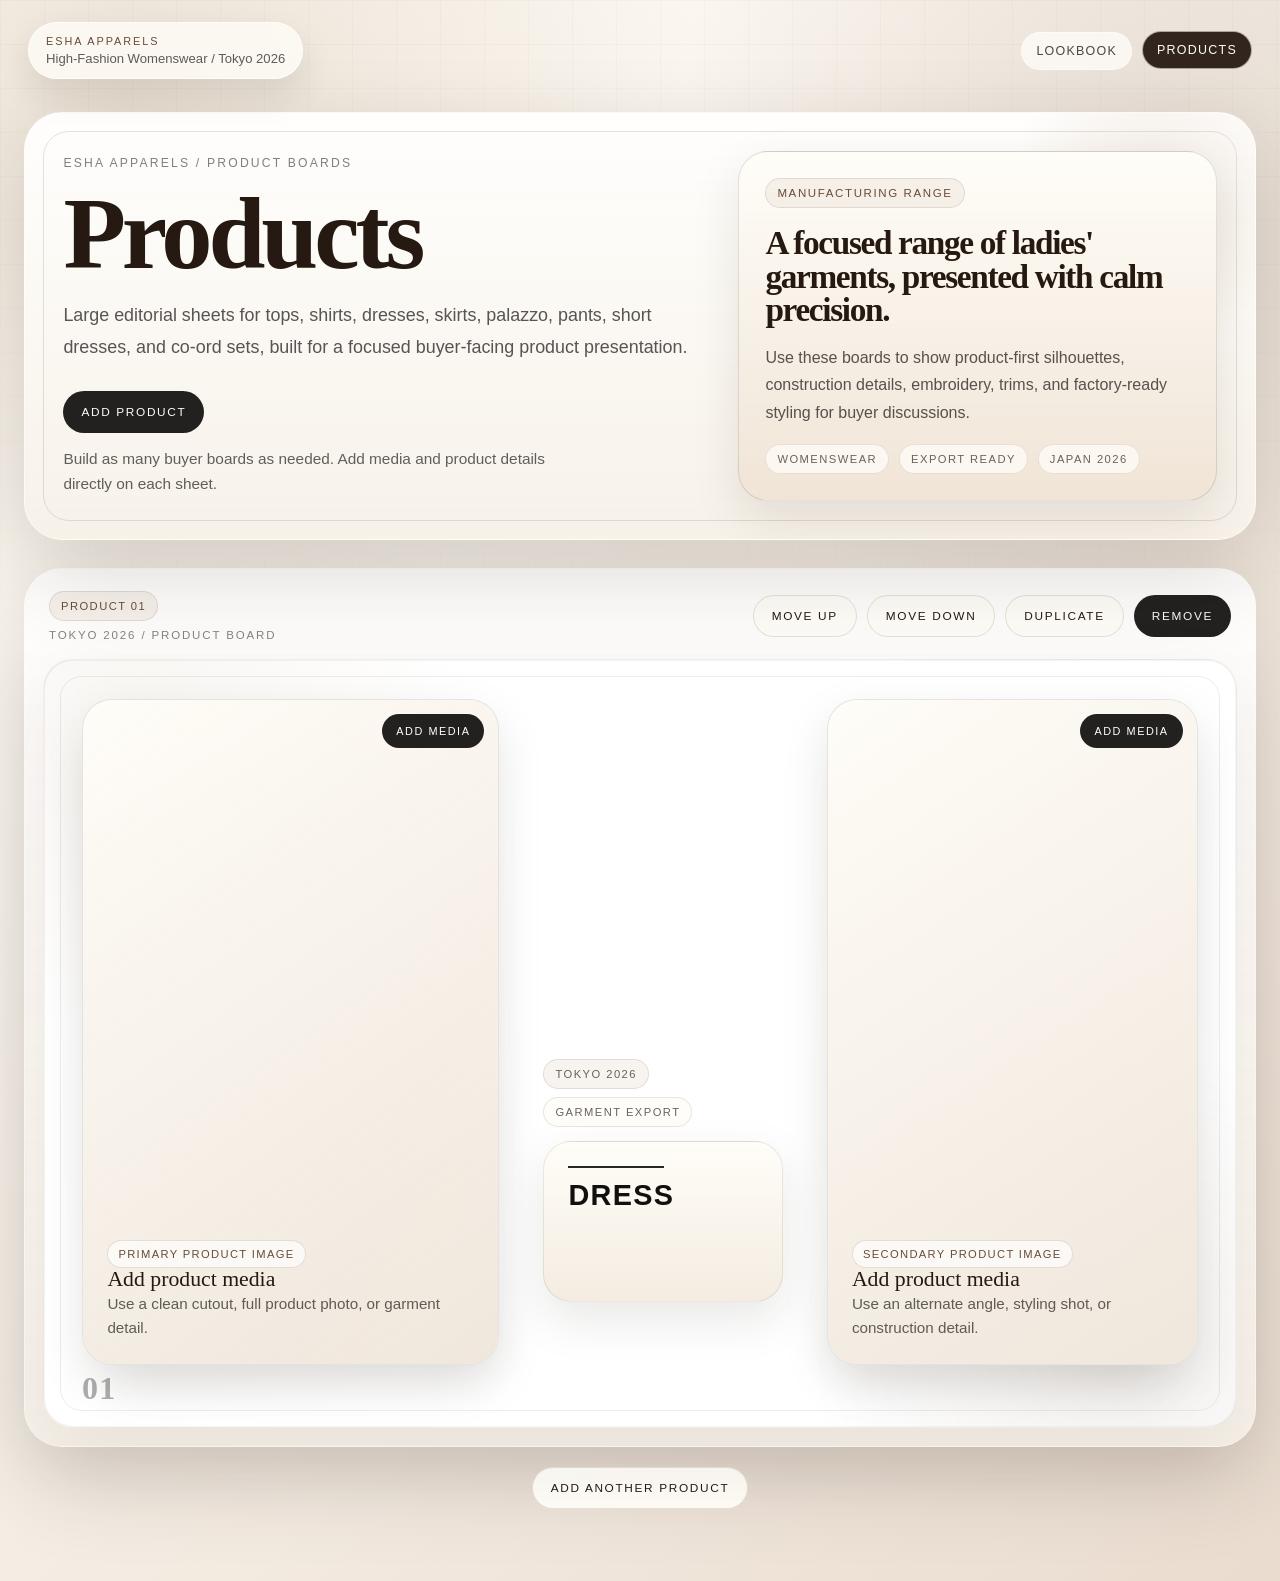
==== products.html @ ac320bc5 "Add files via upload" ====
<!DOCTYPE html>
<html lang="en">
  <head>
    <meta charset="UTF-8" />
    <meta name="viewport" content="width=device-width, initial-scale=1.0" />
    <title>Products | Esha Apparels Tokyo 2026 Lookbook</title>
    <meta
      name="description"
      content="Large-format product boards for Esha Apparels' Tokyo 2026 garment export lookbook."
    />
    <link rel="stylesheet" href="products.css" />
  </head>
  <body data-design-page="products">
    <header class="app-shell">
      <div class="brand-block" data-design-target="products-brand-block" data-design-label="Products brand block" data-design-kind="frame">
        <span class="brand-kicker">Esha Apparels</span>
        <span class="brand-subtitle">High-Fashion Womenswear / Tokyo 2026</span>
      </div>

      <div class="header-actions">
        <nav class="page-nav" aria-label="Page navigation">
          <a href="index.html">Lookbook</a>
          <a href="products.html" class="is-current">Products</a>
        </nav>
      </div>
    </header>

    <main class="products-page">
      <section class="hero-panel" data-design-target="products-hero-panel" data-design-label="Products hero panel" data-design-kind="frame">
        <div class="hero-layout">
          <div class="hero-main" data-design-target="products-hero-main" data-design-label="Products hero copy" data-design-kind="frame">
            <p class="eyebrow">Esha Apparels / Product Boards</p>
            <h1>Products</h1>
            <p class="hero-copy">
              Large editorial sheets for tops, shirts, dresses, skirts,
              palazzo, pants, short dresses, and co-ord sets, built for a
              focused buyer-facing product presentation.
            </p>

            <div class="hero-actions">
              <button class="hero-button" id="addProductButton" type="button">
                Add Product
              </button>
              <p class="hero-note">
                Build as many buyer boards as needed. Add media and product
                details directly on each sheet.
              </p>
            </div>
          </div>

          <aside class="hero-aside" data-design-target="products-hero-aside" data-design-label="Products hero aside" data-design-kind="frame">
            <span class="hero-aside-kicker">Manufacturing Range</span>
            <h2>A focused range of ladies' garments, presented with calm precision.</h2>
            <p>
              Use these boards to show product-first silhouettes, construction
              details, embroidery, trims, and factory-ready styling for buyer
              discussions.
            </p>

            <div class="hero-aside-tags">
              <span>Womenswear</span>
              <span>Export Ready</span>
              <span>Japan 2026</span>
            </div>
          </aside>
        </div>
      </section>

      <section class="products-section">
        <div class="products-list" id="productsList"></div>

        <div class="products-footer">
          <button class="add-product-inline" id="addProductButtonBottom" type="button">
            Add Another Product
          </button>
        </div>
      </section>
    </main>

    <script src="products.js"></script>
  </body>
</html>
---- products.css ----
:root {
  --paper: #f6efe6;
  --paper-deep: #eadccf;
  --ivory: #fffdf8;
  --white: #ffffff;
  --beige: #d8c8b4;
  --sand: #bfa486;
  --brown: #694c38;
  --espresso: #261912;
  --black: #11100e;
  --ink-soft: rgba(17, 16, 14, 0.7);
  --line: rgba(38, 25, 18, 0.12);
  --line-strong: rgba(38, 25, 18, 0.24);
  --shadow: 0 32px 90px rgba(38, 25, 18, 0.16);
  --shadow-soft: 0 18px 48px rgba(38, 25, 18, 0.1);
  --serif: "Iowan Old Style", "Palatino Linotype", "Book Antiqua", Garamond, serif;
  --sans: "Avenir Next", "Helvetica Neue", "Segoe UI", sans-serif;
}

* {
  box-sizing: border-box;
}

html {
  scroll-behavior: smooth;
}

body {
  margin: 0;
  min-height: 100vh;
  color: var(--black);
  font-family: var(--sans);
  background:
    radial-gradient(circle at 10% 6%, rgba(216, 200, 180, 0.5), transparent 30%),
    radial-gradient(circle at 92% 12%, rgba(105, 76, 56, 0.12), transparent 28%),
    linear-gradient(135deg, #fffdf8 0%, var(--paper) 50%, var(--paper-deep) 100%);
}

body::before {
  content: "";
  position: fixed;
  inset: 0;
  z-index: -1;
  pointer-events: none;
  background-image:
    linear-gradient(90deg, rgba(38, 25, 18, 0.022) 1px, transparent 1px),
    linear-gradient(rgba(38, 25, 18, 0.022) 1px, transparent 1px);
  background-size: 44px 44px;
  mask-image: linear-gradient(to bottom, black, transparent 88%);
}

.app-shell {
  position: fixed;
  top: 0;
  left: 0;
  right: 0;
  z-index: 12;
  display: flex;
  align-items: center;
  justify-content: space-between;
  gap: 18px;
  padding: 22px 28px;
  pointer-events: none;
}

.brand-block,
.page-nav,
.header-actions {
  pointer-events: auto;
}

.brand-block {
  display: grid;
  gap: 4px;
  padding: 12px 17px;
  border: 1px solid rgba(255, 255, 255, 0.62);
  border-radius: 999px;
  background: rgba(255, 253, 248, 0.78);
  backdrop-filter: blur(18px);
  box-shadow: 0 16px 34px rgba(38, 25, 18, 0.1);
}

.brand-kicker {
  color: var(--brown);
  font-size: 0.68rem;
  letter-spacing: 0.18em;
  text-transform: uppercase;
}

.brand-subtitle {
  color: rgba(17, 16, 14, 0.68);
  font-size: 0.82rem;
}

.header-actions {
  display: flex;
  align-items: center;
  justify-content: flex-end;
}

.page-nav {
  display: flex;
  justify-content: flex-end;
  gap: 10px;
  flex-wrap: wrap;
}

.page-nav a {
  display: inline-flex;
  min-height: 38px;
  align-items: center;
  padding: 0 14px;
  border: 1px solid rgba(255, 255, 255, 0.58);
  border-radius: 999px;
  background: rgba(255, 253, 248, 0.74);
  color: rgba(17, 16, 14, 0.76);
  text-decoration: none;
  font-size: 0.78rem;
  letter-spacing: 0.1em;
  text-transform: uppercase;
  backdrop-filter: blur(18px);
  transition:
    transform 180ms ease,
    background 180ms ease,
    color 180ms ease;
}

.page-nav a:hover,
.page-nav a.is-current {
  transform: translateY(-1px);
  background: rgba(38, 25, 18, 0.94);
  color: var(--ivory);
}

.products-page {
  padding: 112px 24px 72px;
}

.hero-panel,
.products-list,
.products-footer {
  width: min(1500px, 100%);
  margin: 0 auto;
}

.hero-panel {
  position: relative;
  margin-bottom: 28px;
  padding: clamp(24px, 3vw, 42px);
  border: 1px solid rgba(255, 255, 255, 0.62);
  border-radius: 38px;
  background:
    linear-gradient(180deg, rgba(255, 255, 255, 0.72), rgba(246, 239, 230, 0.86)),
    var(--ivory);
  box-shadow: var(--shadow);
  overflow: hidden;
}

.hero-panel::before {
  content: "";
  position: absolute;
  inset: 18px;
  border: 1px solid var(--line);
  border-radius: 26px;
  pointer-events: none;
}

.hero-panel::after {
  content: "";
  position: absolute;
  right: -42px;
  top: -58px;
  width: 290px;
  height: 290px;
  border-radius: 999px;
  background: radial-gradient(circle, rgba(216, 200, 180, 0.36), transparent 72%);
  pointer-events: none;
}

.hero-layout {
  position: relative;
  z-index: 1;
  display: grid;
  grid-template-columns: minmax(0, 1.15fr) minmax(300px, 0.85fr);
  gap: 28px;
  align-items: stretch;
}

.hero-main {
  display: grid;
  align-content: center;
  min-height: 310px;
}

.eyebrow {
  margin: 0 0 18px;
  color: rgba(38, 25, 18, 0.56);
  font-size: 0.76rem;
  letter-spacing: 0.18em;
  text-transform: uppercase;
}

h1,
h2 {
  margin: 0;
  color: var(--espresso);
  font-family: var(--serif);
  font-weight: 600;
  letter-spacing: -0.04em;
}

h1 {
  font-size: clamp(4rem, 8vw, 7rem);
  line-height: 0.9;
}

h2 {
  font-size: clamp(1.8rem, 2.6vw, 2.7rem);
  line-height: 1;
}

.hero-copy {
  max-width: 48rem;
  margin: 20px 0 0;
  color: var(--ink-soft);
  font-size: clamp(1.02rem, 1.4vw, 1.18rem);
  line-height: 1.76;
}

.hero-actions {
  display: flex;
  align-items: center;
  gap: 14px;
  flex-wrap: wrap;
  margin-top: 28px;
}

.hero-note {
  max-width: 32rem;
  margin: 0;
  color: rgba(17, 16, 14, 0.66);
  font-size: 0.96rem;
  line-height: 1.6;
}

.hero-aside {
  display: grid;
  align-content: space-between;
  gap: 18px;
  min-height: 100%;
  padding: 26px;
  border: 1px solid var(--line);
  border-radius: 30px;
  background:
    linear-gradient(180deg, rgba(255, 253, 248, 0.96), rgba(235, 220, 204, 0.76)),
    var(--ivory);
  box-shadow: var(--shadow-soft);
}

.hero-aside-kicker {
  display: inline-flex;
  width: fit-content;
  min-height: 30px;
  align-items: center;
  padding: 0 11px;
  border: 1px solid rgba(105, 76, 56, 0.14);
  border-radius: 999px;
  background: rgba(216, 200, 180, 0.2);
  color: var(--brown);
  font-size: 0.72rem;
  letter-spacing: 0.14em;
  text-transform: uppercase;
}

.hero-aside p {
  margin: 0;
  color: var(--ink-soft);
  line-height: 1.7;
}

.hero-aside-tags {
  display: flex;
  flex-wrap: wrap;
  gap: 10px;
}

.hero-aside-tags span,
.caption-kicker,
.sheet-chip {
  display: inline-flex;
  min-height: 30px;
  align-items: center;
  padding: 0 11px;
  border: 1px solid rgba(105, 76, 56, 0.14);
  border-radius: 999px;
  background: rgba(255, 253, 248, 0.78);
  color: rgba(38, 25, 18, 0.68);
  font-size: 0.7rem;
  letter-spacing: 0.13em;
  text-transform: uppercase;
}

.hero-button,
.toolbar-button,
.add-product-inline,
.slot-button {
  appearance: none;
  min-height: 42px;
  padding: 0 18px;
  border: 0;
  border-radius: 999px;
  background: rgba(17, 16, 14, 0.92);
  color: var(--ivory);
  cursor: pointer;
  font-family: var(--sans);
  font-size: 0.74rem;
  letter-spacing: 0.14em;
  text-transform: uppercase;
  transition:
    transform 180ms ease,
    background 180ms ease,
    border-color 180ms ease,
    color 180ms ease;
}

.hero-button:hover,
.toolbar-button:hover,
.add-product-inline:hover,
.slot-button:hover,
.hero-button:focus-visible,
.toolbar-button:focus-visible,
.add-product-inline:focus-visible,
.slot-button:focus-visible {
  transform: translateY(-1px);
  background: rgba(17, 16, 14, 1);
}

.toolbar-button.is-secondary,
.slot-button.is-secondary,
.add-product-inline {
  border: 1px solid rgba(105, 76, 56, 0.16);
  background: rgba(255, 253, 248, 0.92);
  color: var(--espresso);
}

.products-list {
  display: grid;
  gap: 38px;
}

.product-sheet {
  padding: 18px;
  border: 1px solid rgba(255, 255, 255, 0.62);
  border-radius: 38px;
  background:
    linear-gradient(180deg, rgba(255, 255, 255, 0.68), rgba(246, 239, 230, 0.82)),
    var(--ivory);
  box-shadow: var(--shadow);
}

.product-sheet-toolbar {
  display: flex;
  align-items: center;
  justify-content: space-between;
  gap: 14px;
  padding: 4px 6px 18px;
}

.product-sheet-meta {
  display: grid;
  gap: 8px;
}

.sheet-chip {
  width: fit-content;
  color: var(--brown);
  background: rgba(216, 200, 180, 0.24);
}

.sheet-subline {
  color: rgba(38, 25, 18, 0.54);
  font-size: 0.72rem;
  letter-spacing: 0.16em;
  text-transform: uppercase;
}

.product-sheet-actions {
  display: flex;
  justify-content: flex-end;
  gap: 10px;
  flex-wrap: wrap;
}

.product-spread {
  position: relative;
  min-height: min(930px, calc(100vh - 170px));
  display: grid;
  align-items: stretch;
  gap: 32px 44px;
  padding: clamp(28px, 3vw, 46px) clamp(28px, 3vw, 46px) 62px;
  overflow: hidden;
  isolation: isolate;
  border: 1px solid rgba(38, 25, 18, 0.08);
  border-radius: 30px;
  background:
    radial-gradient(circle at 8% 7%, rgba(216, 200, 180, 0.16), transparent 25%),
    radial-gradient(circle at 90% 90%, rgba(105, 76, 56, 0.08), transparent 24%),
    rgba(255, 255, 255, 0.985);
  box-shadow:
    inset 0 0 0 1px rgba(38, 25, 18, 0.045),
    0 26px 76px rgba(38, 25, 18, 0.08);
}

.product-spread::before {
  content: "";
  position: absolute;
  inset: 16px;
  border: 1px solid rgba(38, 25, 18, 0.08);
  border-radius: 22px;
  pointer-events: none;
}

.product-spread::after {
  content: "";
  position: absolute;
  right: 34px;
  bottom: 34px;
  width: 190px;
  height: 190px;
  border-radius: 999px;
  background: radial-gradient(circle, rgba(216, 200, 180, 0.18), transparent 70%);
  pointer-events: none;
  z-index: 0;
}

.product-figure-column,
.product-caption-column {
  position: relative;
  z-index: 1;
}

.product-figure-column {
  display: flex;
  align-items: stretch;
}

.product-figure-column--front {
  grid-area: front;
}

.product-caption-column {
  grid-area: caption;
  display: flex;
  align-items: center;
}

.product-figure-column--back {
  grid-area: back;
}

.product-template--1 {
  grid-template-columns: minmax(280px, 1.08fr) minmax(210px, 0.62fr) minmax(280px, 0.96fr);
  grid-template-areas: "front caption back";
}

.product-template--2 {
  grid-template-columns: minmax(230px, 0.66fr) minmax(280px, 1.02fr) minmax(280px, 1fr);
  grid-template-areas: "caption front back";
}

.product-template--3 {
  grid-template-columns: repeat(2, minmax(0, 1fr));
  grid-template-areas:
    "caption caption"
    "front back";
  gap: 26px 32px;
}

.product-template--1 .product-caption-column,
.product-template--2 .product-caption-column {
  align-items: flex-end;
  padding-bottom: clamp(10px, 7vh, 78px);
}

.product-template--3 .product-caption-column {
  align-items: flex-start;
}

.figure-stage {
  position: relative;
  width: 100%;
  display: grid;
}

.figure-stage > * {
  position: relative;
  z-index: 1;
}

.figure-stage::before {
  content: "";
  position: absolute;
  inset: 20px 18px 10px;
  z-index: 0;
  border-radius: 34px;
  background: linear-gradient(180deg, rgba(246, 238, 228, 0.92), rgba(255, 255, 255, 0.98));
  box-shadow: 0 24px 48px rgba(38, 25, 18, 0.08);
  transform: rotate(-1.6deg);
}

.figure-stage--back::before {
  background: linear-gradient(180deg, rgba(255, 253, 248, 0.98), rgba(239, 229, 216, 0.88));
  transform: rotate(1.2deg);
}

.product-template--2 .figure-stage--front::before {
  transform: rotate(1.5deg);
}

.product-template--2 .figure-stage--back::before {
  transform: rotate(-1.25deg);
}

.product-template--3 .figure-stage--front::before {
  transform: rotate(-0.8deg);
}

.product-template--3 .figure-stage--back::before {
  transform: rotate(0.8deg);
}

.product-upload-slot {
  position: relative;
  width: 100%;
  overflow: hidden;
  border: 1px solid rgba(38, 25, 18, 0.12);
  background: #ffffff;
  box-shadow: var(--shadow-soft);
  transition:
    transform 180ms ease,
    border-color 180ms ease,
    box-shadow 180ms ease;
}

.product-upload-slot.is-empty {
  cursor: pointer;
}

.product-upload-slot.is-dragover {
  transform: translateY(-3px);
  border-color: rgba(38, 25, 18, 0.3);
  box-shadow: 0 24px 58px rgba(38, 25, 18, 0.14);
}

.product-upload-slot:focus-visible {
  outline: 2px solid rgba(105, 76, 56, 0.42);
  outline-offset: 4px;
}

.figure-slot {
  min-height: clamp(520px, 74vh, 820px);
  border-radius: 30px;
}

.slot-surface,
.slot-surface > img,
.slot-surface > video,
.slot-surface > .product-placeholder {
  width: 100%;
  height: 100%;
  display: block;
}

.slot-surface {
  min-height: 100%;
}

.figure-slot .slot-surface > img {
  object-fit: contain;
  object-position: center;
  padding: 34px 22px 22px;
  background: #ffffff;
  filter: drop-shadow(0 18px 28px rgba(17, 16, 14, 0.12));
}

.figure-slot .slot-surface > video {
  object-fit: cover;
  object-position: center;
  background: #ffffff;
}

.product-placeholder {
  min-height: 100%;
  display: grid;
  align-content: end;
  gap: 8px;
  padding: 24px;
  background:
    linear-gradient(145deg, rgba(255, 253, 248, 0.98), rgba(236, 224, 210, 0.78)),
    linear-gradient(120deg, rgba(105, 76, 56, 0.08), transparent);
}

.product-placeholder-label {
  display: inline-flex;
  width: fit-content;
  min-height: 28px;
  align-items: center;
  padding: 0 10px;
  border: 1px solid rgba(105, 76, 56, 0.16);
  border-radius: 999px;
  background: rgba(255, 255, 255, 0.66);
  color: var(--brown);
  font-size: 0.7rem;
  letter-spacing: 0.12em;
  text-transform: uppercase;
}

.product-placeholder-title {
  color: var(--espresso);
  font-family: var(--serif);
  font-size: 1.36rem;
  line-height: 1.1;
}

.product-placeholder-note {
  margin: 0;
  color: rgba(17, 16, 14, 0.66);
  font-size: 0.95rem;
  line-height: 1.56;
}

.slot-controls {
  position: absolute;
  top: 14px;
  right: 14px;
  z-index: 2;
  display: flex;
  gap: 8px;
  flex-wrap: wrap;
}

.slot-button {
  min-height: 34px;
  padding: 0 14px;
  font-size: 0.68rem;
}

.product-caption-card {
  width: min(100%, 270px);
  display: grid;
  gap: 14px;
}

.product-template--3 .product-caption-card {
  width: min(100%, 640px);
}

.caption-kickers {
  display: flex;
  flex-wrap: wrap;
  gap: 8px;
}

.caption-kicker.is-muted {
  background: rgba(216, 200, 180, 0.2);
}

.product-caption {
  width: 100%;
  display: grid;
  gap: 11px;
  padding: 24px 24px 26px;
  border: 1px solid rgba(105, 76, 56, 0.12);
  border-radius: 28px;
  background:
    linear-gradient(180deg, rgba(255, 253, 248, 0.98), rgba(242, 232, 220, 0.82)),
    var(--ivory);
  box-shadow: var(--shadow-soft);
}

.caption-line {
  width: 96px;
  height: 2px;
  background: rgba(17, 16, 14, 0.9);
}

.caption-input,
.caption-textarea {
  width: 100%;
  border: 0;
  padding: 0;
  background: transparent;
  color: var(--black);
  font-family: inherit;
}

.caption-input:focus,
.caption-textarea:focus {
  outline: 2px solid rgba(105, 76, 56, 0.2);
  outline-offset: 5px;
}

.caption-input {
  font-size: clamp(1.65rem, 2.25vw, 2.18rem);
  font-weight: 800;
  letter-spacing: 0.045em;
  text-transform: uppercase;
}

.caption-textarea {
  resize: none;
  overflow: hidden;
}

.caption-textarea--note {
  min-height: 52px;
  color: rgba(38, 25, 18, 0.76);
  font-family: var(--serif);
  font-size: 1rem;
  font-style: italic;
  line-height: 1.34;
}

.product-page-number {
  position: absolute;
  left: 38px;
  bottom: 20px;
  z-index: 1;
  color: rgba(17, 16, 14, 0.34);
  font-family: var(--serif);
  font-size: 2rem;
  font-weight: 600;
  letter-spacing: 0.04em;
}

.product-template--2 .product-page-number,
.product-template--3 .product-page-number {
  left: auto;
  right: 38px;
}

.product-template--3 .product-page-number {
  top: 28px;
  bottom: auto;
}

.products-footer {
  display: flex;
  justify-content: center;
  padding: 20px 0 0;
}

@media (max-width: 1240px) {
  .hero-layout {
    grid-template-columns: 1fr;
  }

  .product-spread {
    min-height: auto;
    grid-template-columns: repeat(2, minmax(0, 1fr));
    grid-template-areas:
      "front back"
      "caption caption";
    gap: 24px;
  }

  .product-caption-card {
    width: min(100%, 640px);
  }

  .product-caption-column {
    align-items: flex-start;
    padding-bottom: 0;
  }
}

@media (max-width: 820px) {
  .app-shell {
    display: grid;
    justify-content: stretch;
    padding: 14px;
  }

  .brand-block {
    width: fit-content;
  }

  .header-actions,
  .page-nav {
    justify-content: flex-start;
  }

  .products-page {
    padding: 132px 12px 50px;
  }

  .hero-panel,
  .product-sheet {
    padding: 16px;
    border-radius: 28px;
  }

  .hero-panel::before {
    inset: 12px;
    border-radius: 20px;
  }

  .hero-main {
    min-height: auto;
  }

  .product-sheet-toolbar {
    display: grid;
    align-items: stretch;
  }

  .product-sheet-actions {
    justify-content: flex-start;
  }

  .product-spread {
    grid-template-columns: 1fr;
    grid-template-areas:
      "front"
      "back"
      "caption";
    gap: 18px;
    padding: 20px 20px 54px;
  }

  .figure-slot {
    min-height: 390px;
  }

  .figure-stage::before {
    inset: 18px 12px 10px;
  }

  .product-caption-column,
  .product-caption-card,
  .product-caption {
    width: 100%;
    max-width: none;
  }

  .product-caption-column {
    align-items: stretch;
  }

  .slot-controls {
    top: 10px;
    right: 10px;
  }

  .product-page-number,
  .product-template--2 .product-page-number,
  .product-template--3 .product-page-number {
    left: 22px;
    right: auto;
    top: auto;
    bottom: 14px;
  }
}

@media print {
  body {
    background: #ffffff;
  }

  body::before,
  .app-shell,
  .hero-panel,
  .product-sheet-toolbar,
  .products-footer,
  .slot-controls {
    display: none;
  }

  .products-page {
    padding: 0;
  }

  .products-list {
    width: 100%;
    gap: 0;
  }

  .product-sheet {
    padding: 0;
    border: 0;
    border-radius: 0;
    box-shadow: none;
    background: #ffffff;
    break-after: page;
  }

  .product-sheet:last-child {
    break-after: auto;
  }

  .product-spread {
    min-height: 100vh;
    border: 0;
    border-radius: 0;
    box-shadow: none;
  }
}
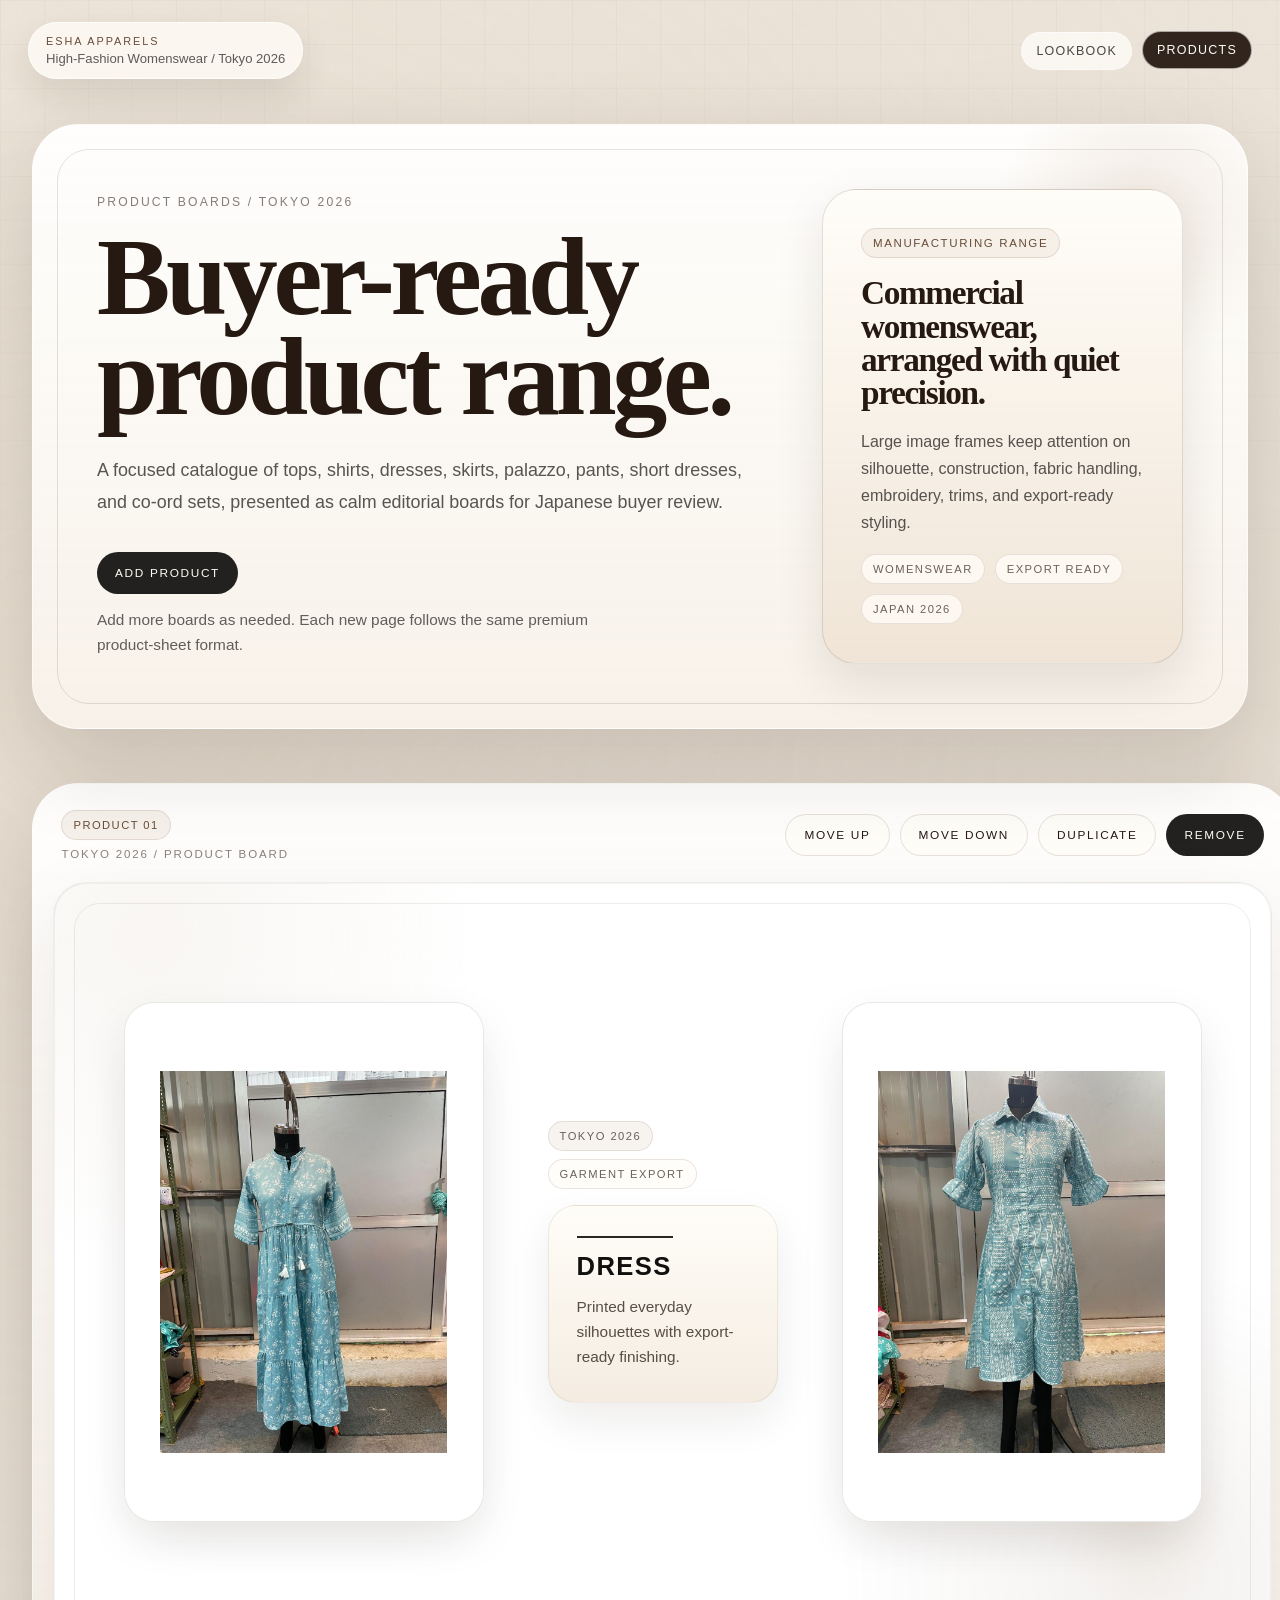
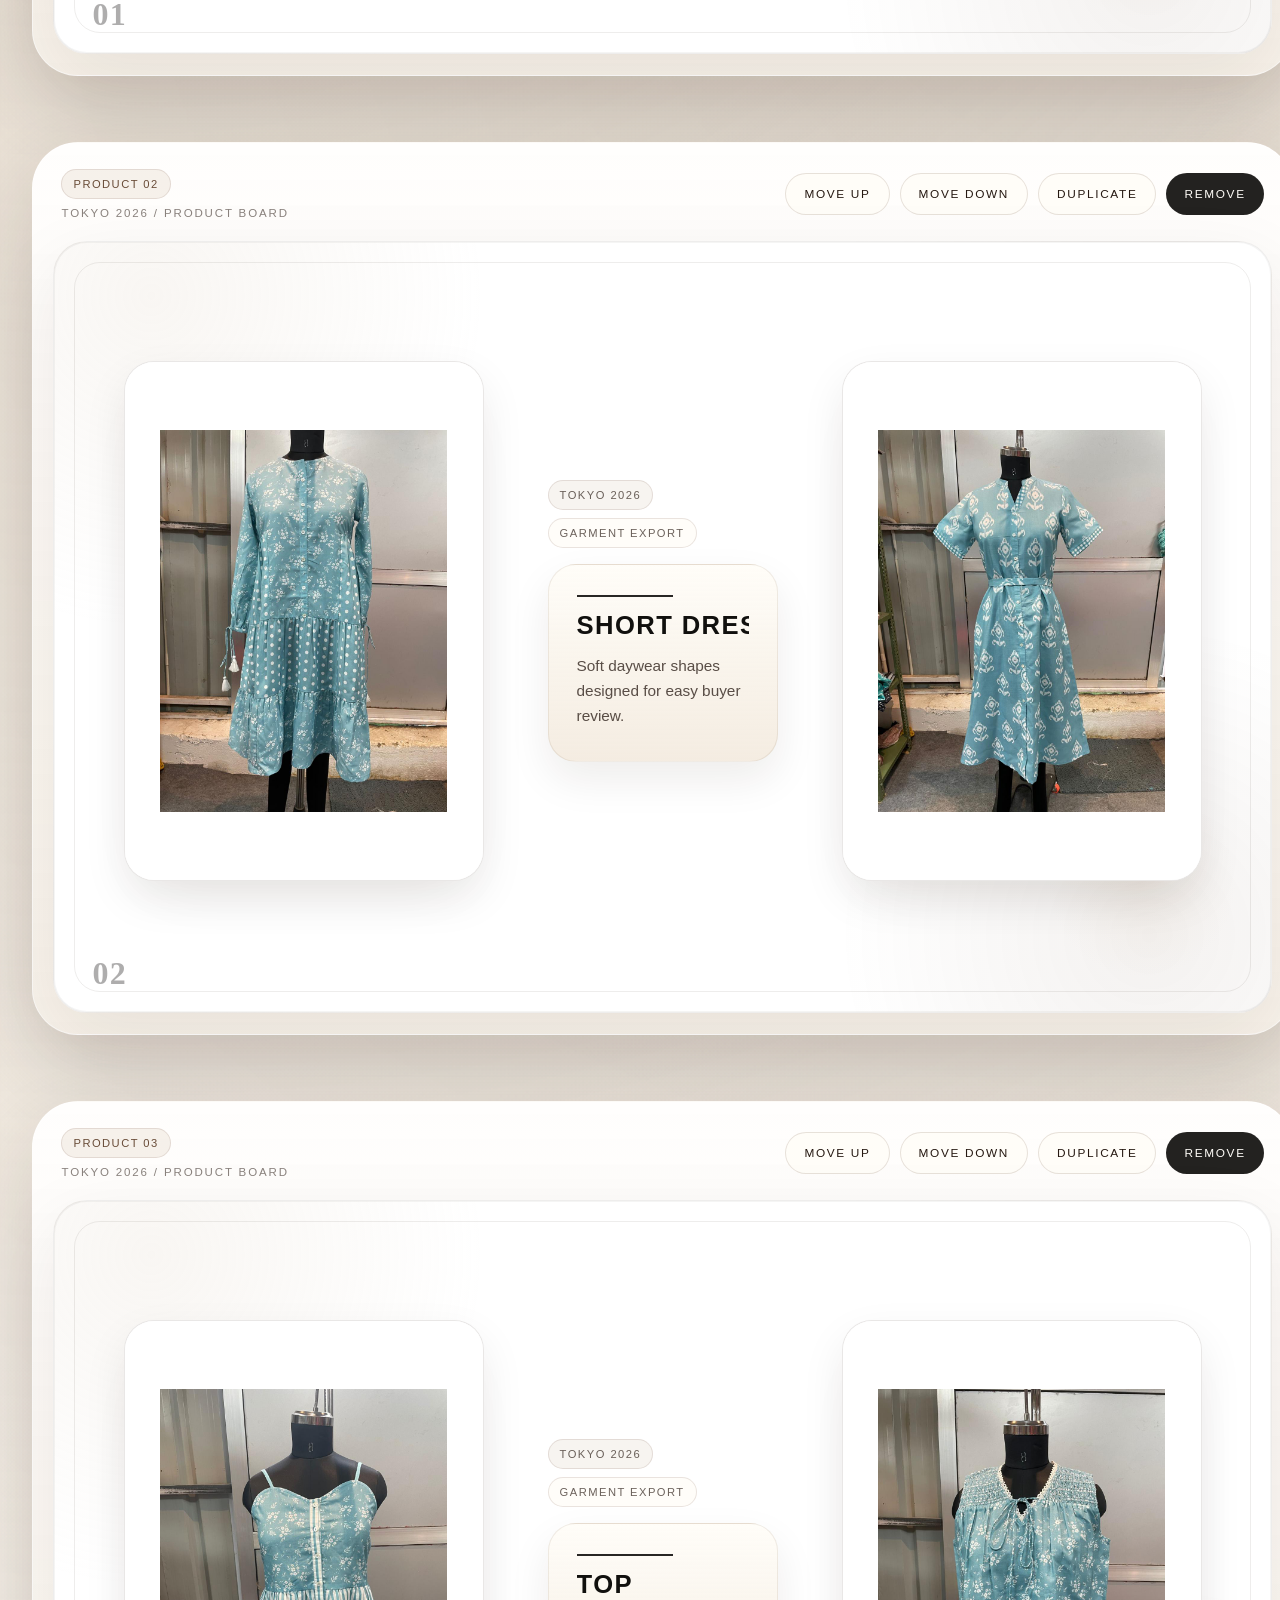
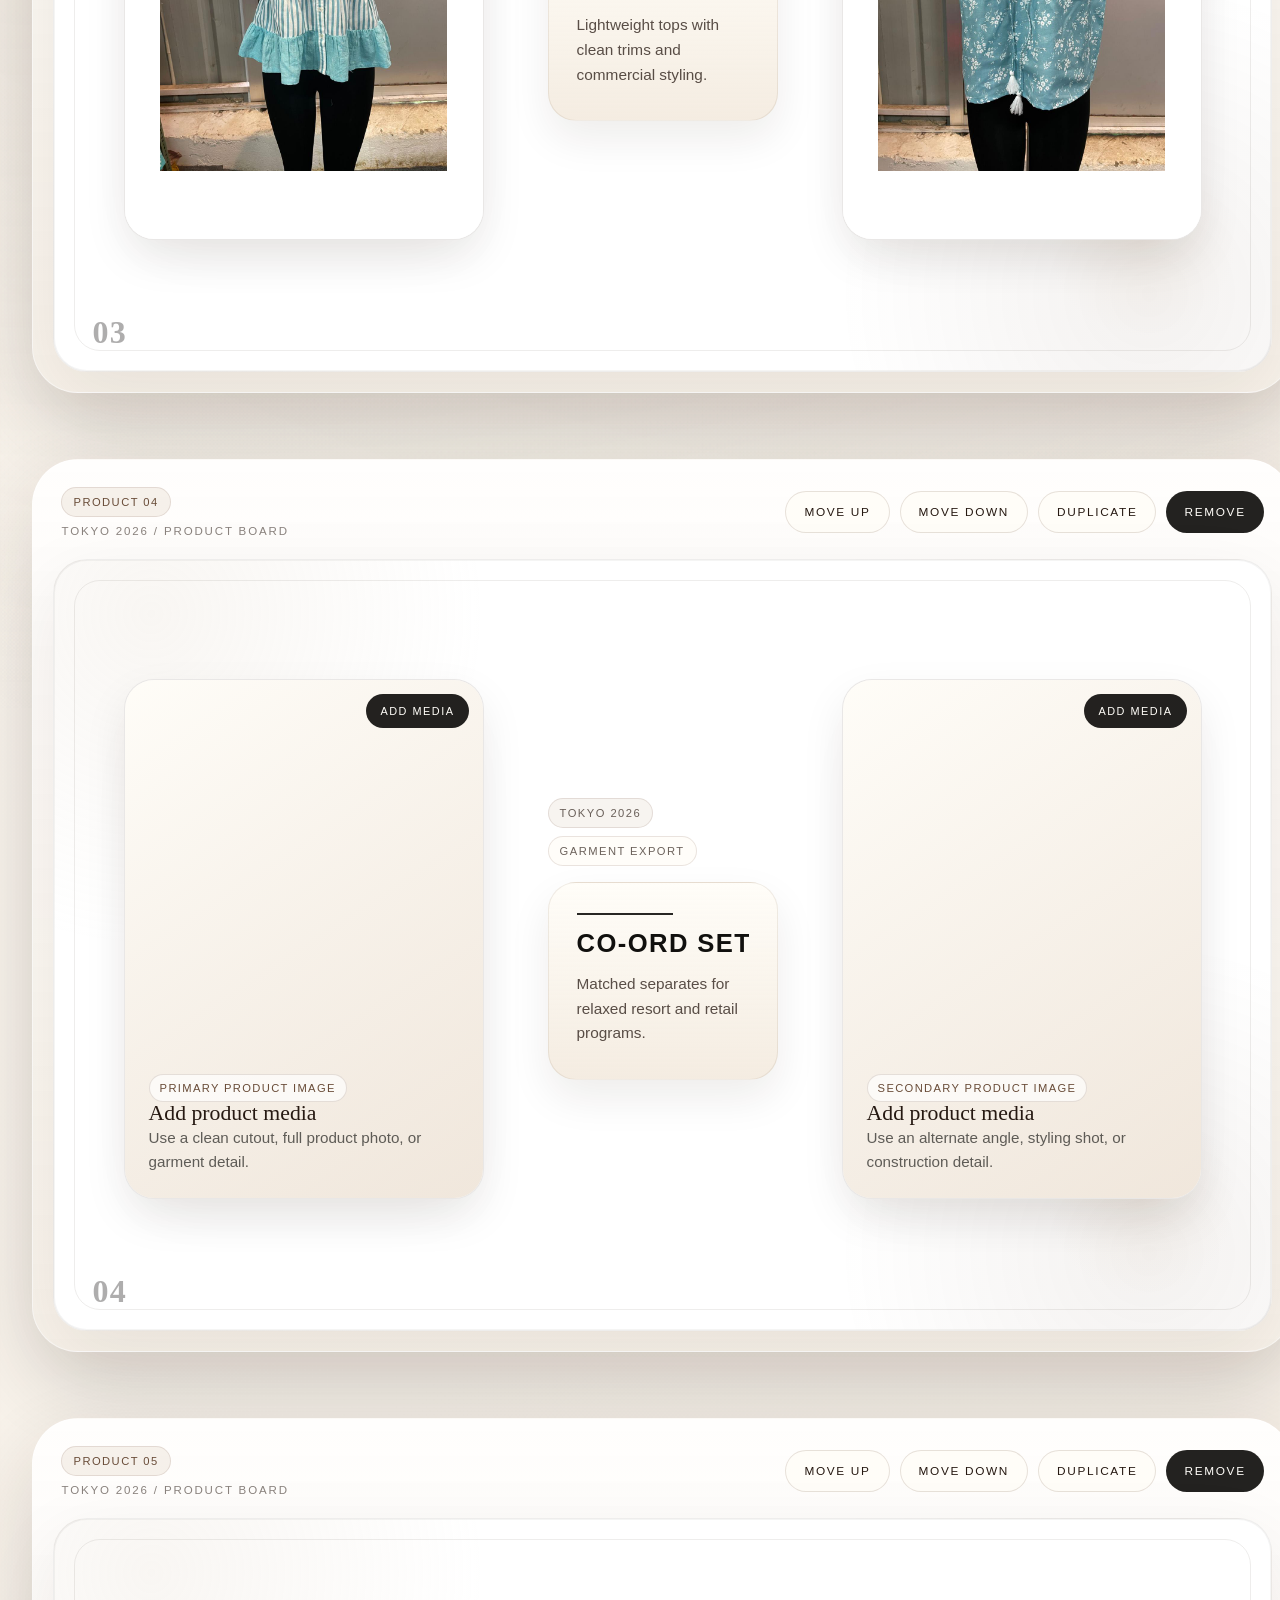
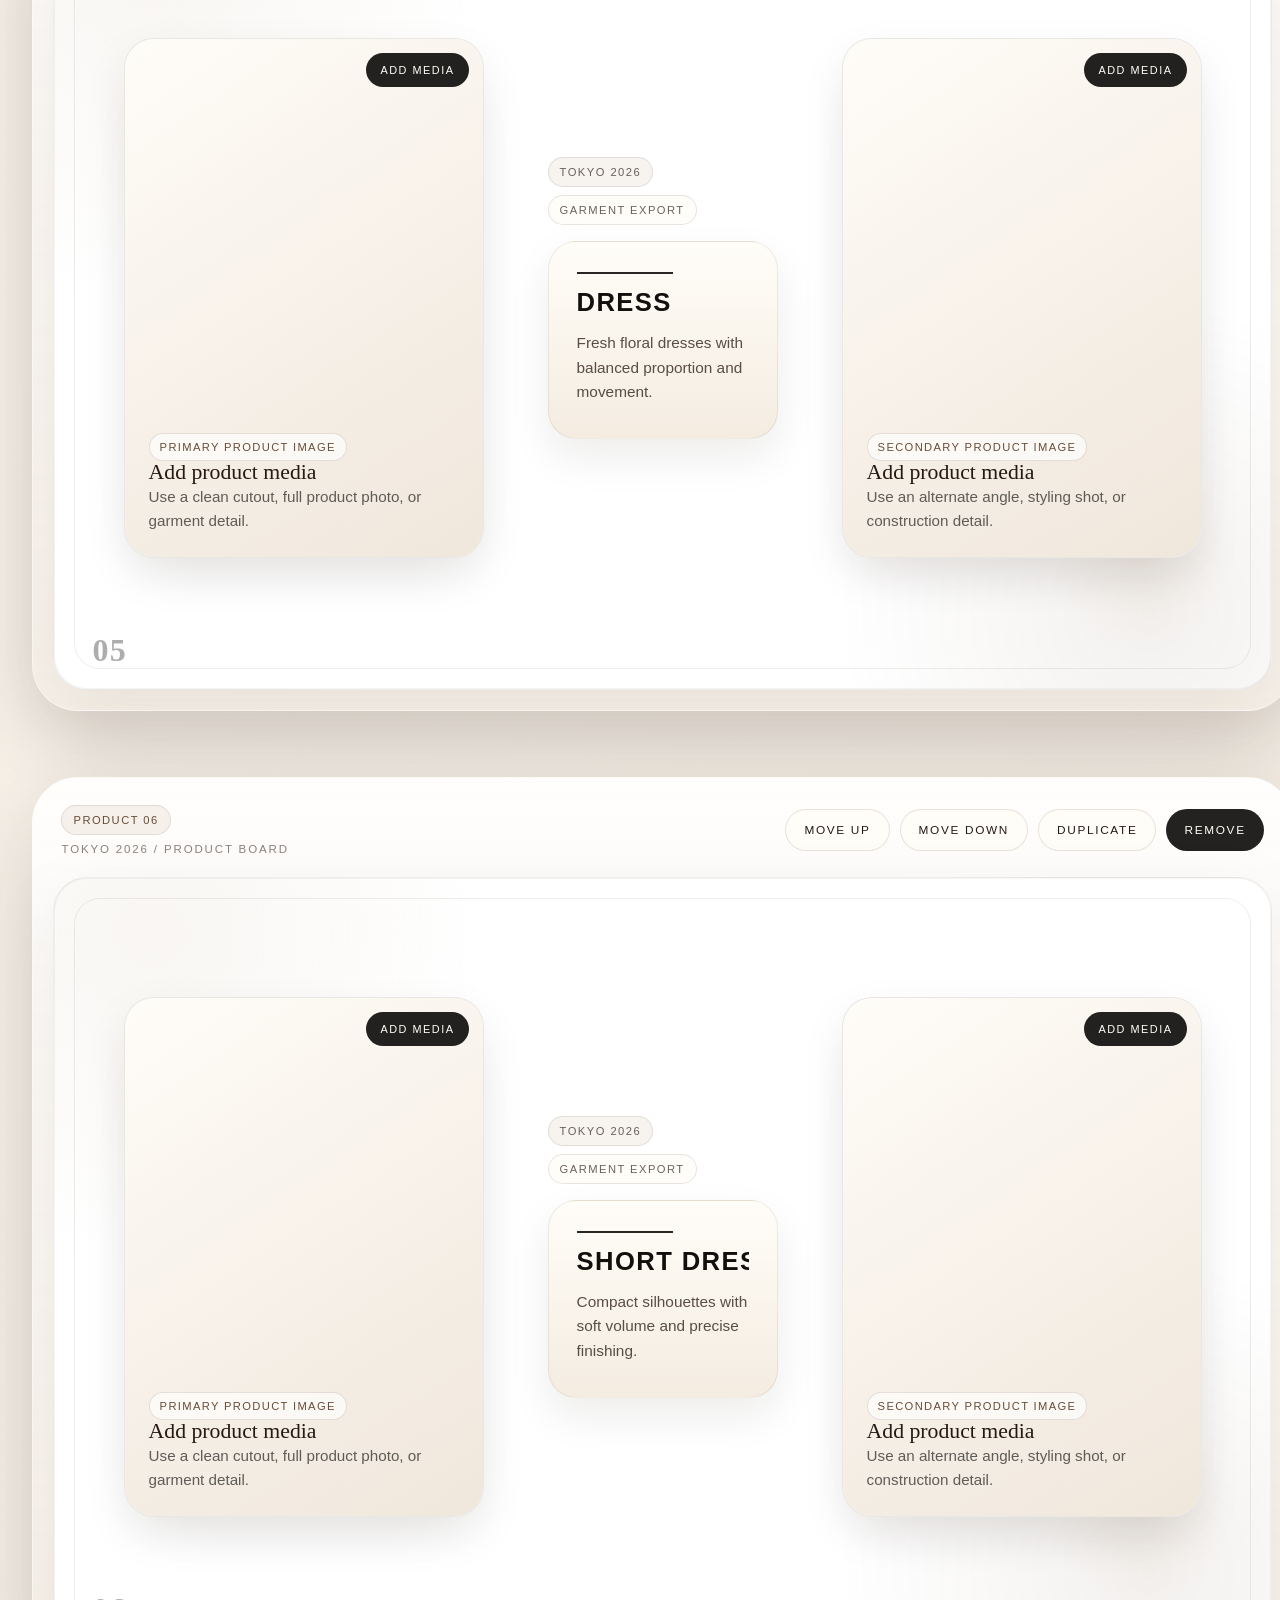
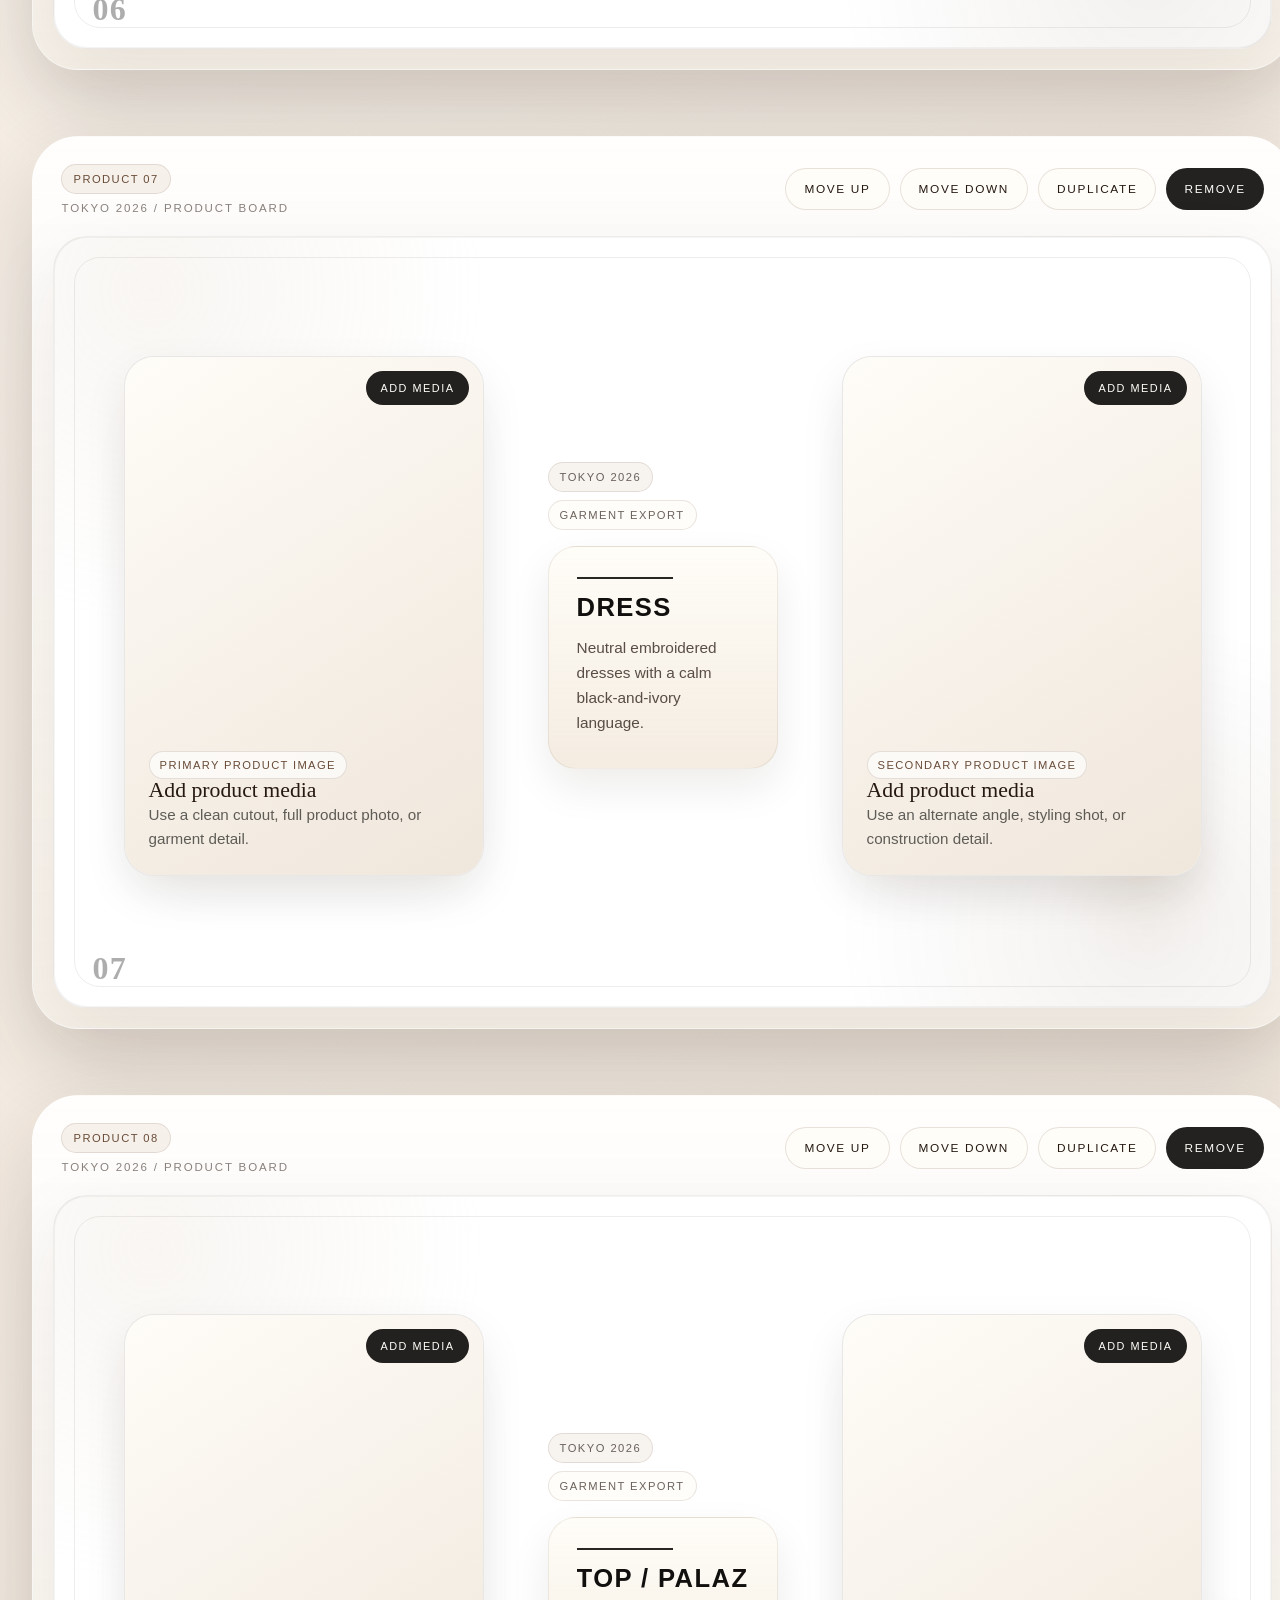
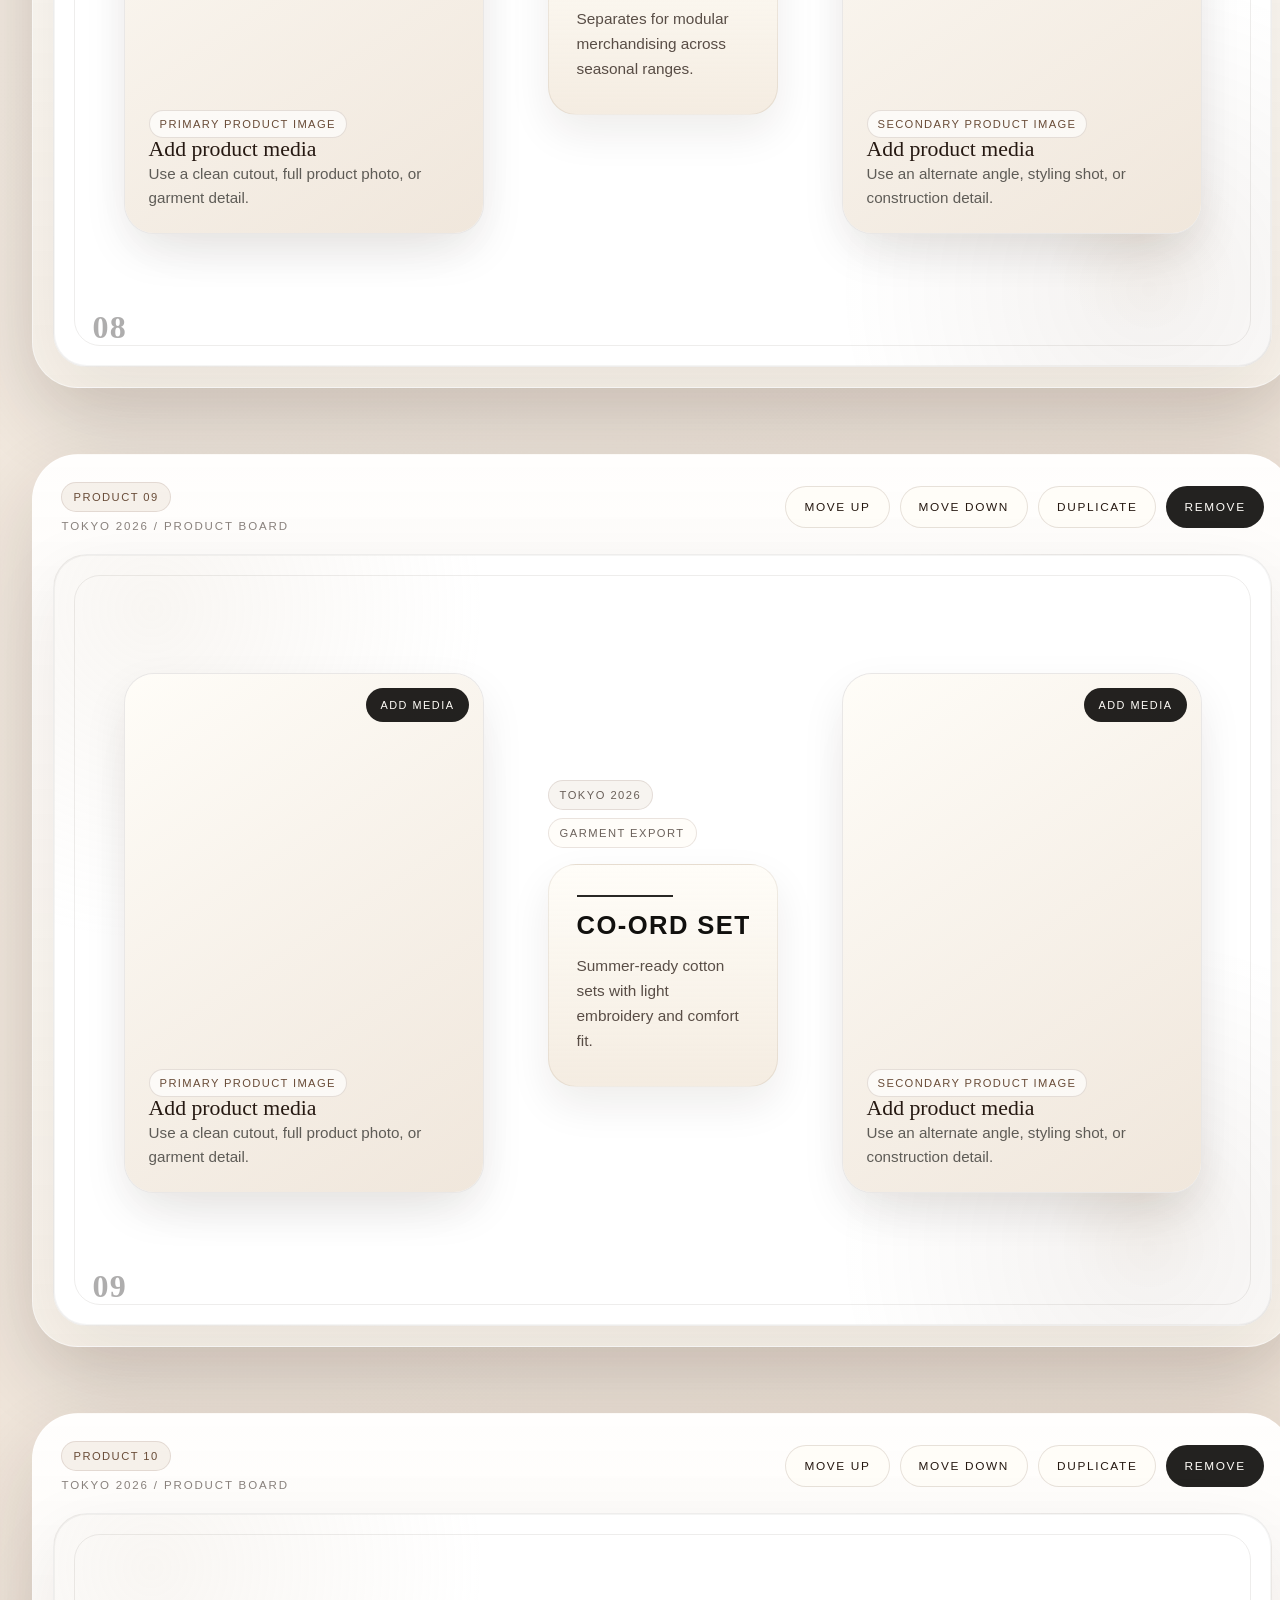
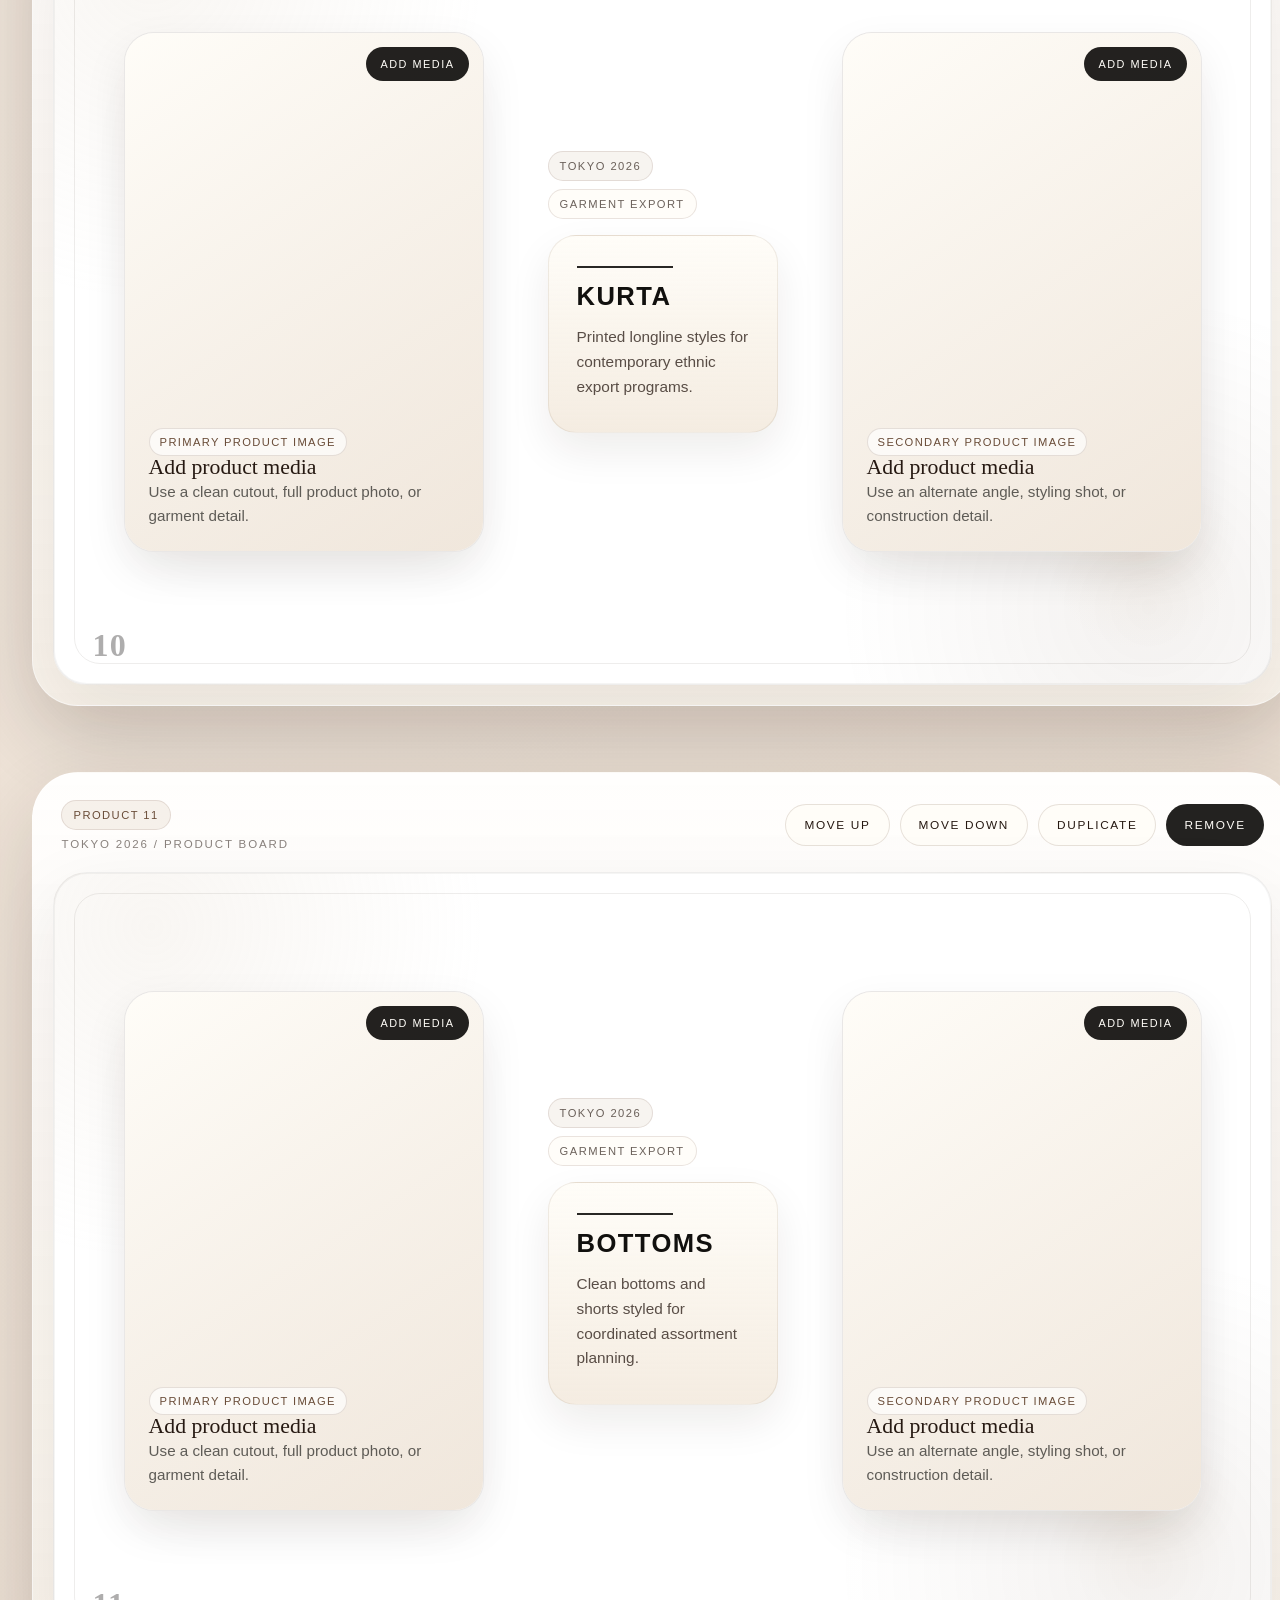
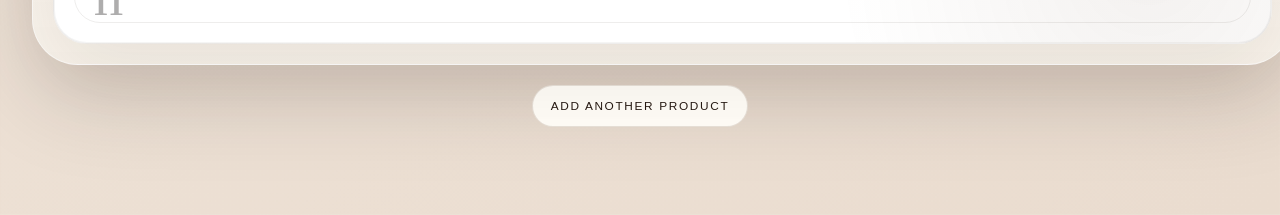
==== commit bcf6cc59: "Add files via upload" ====
--- a/products.html
+++ b/products.html
@@ -29,12 +29,12 @@
       <section class="hero-panel" data-design-target="products-hero-panel" data-design-label="Products hero panel" data-design-kind="frame">
         <div class="hero-layout">
           <div class="hero-main" data-design-target="products-hero-main" data-design-label="Products hero copy" data-design-kind="frame">
-            <p class="eyebrow">Esha Apparels / Product Boards</p>
-            <h1>Products</h1>
+            <p class="eyebrow">Product boards / Tokyo 2026</p>
+            <h1>Buyer-ready product range.</h1>
             <p class="hero-copy">
-              Large editorial sheets for tops, shirts, dresses, skirts,
-              palazzo, pants, short dresses, and co-ord sets, built for a
-              focused buyer-facing product presentation.
+              A focused catalogue of tops, shirts, dresses, skirts, palazzo,
+              pants, short dresses, and co-ord sets, presented as calm
+              editorial boards for Japanese buyer review.
             </p>
 
             <div class="hero-actions">
@@ -42,19 +42,18 @@
                 Add Product
               </button>
               <p class="hero-note">
-                Build as many buyer boards as needed. Add media and product
-                details directly on each sheet.
+                Add more boards as needed. Each new page follows the same
+                premium product-sheet format.
               </p>
             </div>
           </div>
 
           <aside class="hero-aside" data-design-target="products-hero-aside" data-design-label="Products hero aside" data-design-kind="frame">
             <span class="hero-aside-kicker">Manufacturing Range</span>
-            <h2>A focused range of ladies' garments, presented with calm precision.</h2>
+            <h2>Commercial womenswear, arranged with quiet precision.</h2>
             <p>
-              Use these boards to show product-first silhouettes, construction
-              details, embroidery, trims, and factory-ready styling for buyer
-              discussions.
+              Large image frames keep attention on silhouette, construction,
+              fabric handling, embroidery, trims, and export-ready styling.
             </p>
 
             <div class="hero-aside-tags">
--- a/products.css
+++ b/products.css
@@ -133,7 +133,7 @@
 }
 
 .products-page {
-  padding: 112px 24px 72px;
+  padding: 124px 32px 88px;
 }
 
 .hero-panel,
@@ -145,10 +145,10 @@
 
 .hero-panel {
   position: relative;
-  margin-bottom: 28px;
-  padding: clamp(24px, 3vw, 42px);
+  margin-bottom: 54px;
+  padding: clamp(38px, 5vw, 76px);
   border: 1px solid rgba(255, 255, 255, 0.62);
-  border-radius: 38px;
+  border-radius: 46px;
   background:
     linear-gradient(180deg, rgba(255, 255, 255, 0.72), rgba(246, 239, 230, 0.86)),
     var(--ivory);
@@ -159,9 +159,9 @@
 .hero-panel::before {
   content: "";
   position: absolute;
-  inset: 18px;
+  inset: 24px;
   border: 1px solid var(--line);
-  border-radius: 26px;
+  border-radius: 32px;
   pointer-events: none;
 }
 
@@ -181,15 +181,15 @@
   position: relative;
   z-index: 1;
   display: grid;
-  grid-template-columns: minmax(0, 1.15fr) minmax(300px, 0.85fr);
-  gap: 28px;
+  grid-template-columns: minmax(0, 1.05fr) minmax(340px, 0.58fr);
+  gap: clamp(36px, 5.5vw, 92px);
   align-items: stretch;
 }
 
 .hero-main {
   display: grid;
   align-content: center;
-  min-height: 310px;
+  min-height: 390px;
 }
 
 .eyebrow {
@@ -210,8 +210,9 @@
 }
 
 h1 {
-  font-size: clamp(4rem, 8vw, 7rem);
-  line-height: 0.9;
+  max-width: 12ch;
+  font-size: clamp(4.25rem, 8.6vw, 8.4rem);
+  line-height: 0.91;
 }
 
 h2 {
@@ -220,8 +221,8 @@
 }
 
 .hero-copy {
-  max-width: 48rem;
-  margin: 20px 0 0;
+  max-width: 45rem;
+  margin: 28px 0 0;
   color: var(--ink-soft);
   font-size: clamp(1.02rem, 1.4vw, 1.18rem);
   line-height: 1.76;
@@ -232,7 +233,7 @@
   align-items: center;
   gap: 14px;
   flex-wrap: wrap;
-  margin-top: 28px;
+  margin-top: 34px;
 }
 
 .hero-note {
@@ -248,9 +249,9 @@
   align-content: space-between;
   gap: 18px;
   min-height: 100%;
-  padding: 26px;
+  padding: clamp(28px, 3vw, 42px);
   border: 1px solid var(--line);
-  border-radius: 30px;
+  border-radius: 34px;
   background:
     linear-gradient(180deg, rgba(255, 253, 248, 0.96), rgba(235, 220, 204, 0.76)),
     var(--ivory);
@@ -345,13 +346,13 @@
 
 .products-list {
   display: grid;
-  gap: 38px;
+  gap: 66px;
 }
 
 .product-sheet {
-  padding: 18px;
+  padding: clamp(16px, 1.6vw, 24px);
   border: 1px solid rgba(255, 255, 255, 0.62);
-  border-radius: 38px;
+  border-radius: 46px;
   background:
     linear-gradient(180deg, rgba(255, 255, 255, 0.68), rgba(246, 239, 230, 0.82)),
     var(--ivory);
@@ -363,7 +364,7 @@
   align-items: center;
   justify-content: space-between;
   gap: 14px;
-  padding: 4px 6px 18px;
+  padding: 6px 8px 22px;
 }
 
 .product-sheet-meta {
@@ -393,15 +394,15 @@
 
 .product-spread {
   position: relative;
-  min-height: min(930px, calc(100vh - 170px));
+  min-height: min(900px, calc(100vh - 128px));
   display: grid;
   align-items: stretch;
-  gap: 32px 44px;
-  padding: clamp(28px, 3vw, 46px) clamp(28px, 3vw, 46px) 62px;
+  gap: clamp(34px, 5vw, 82px);
+  padding: clamp(42px, 4.5vw, 72px) clamp(44px, 5.4vw, 92px) 70px;
   overflow: hidden;
   isolation: isolate;
   border: 1px solid rgba(38, 25, 18, 0.08);
-  border-radius: 30px;
+  border-radius: 34px;
   background:
     radial-gradient(circle at 8% 7%, rgba(216, 200, 180, 0.16), transparent 25%),
     radial-gradient(circle at 90% 90%, rgba(105, 76, 56, 0.08), transparent 24%),
@@ -414,9 +415,9 @@
 .product-spread::before {
   content: "";
   position: absolute;
-  inset: 16px;
+  inset: 20px;
   border: 1px solid rgba(38, 25, 18, 0.08);
-  border-radius: 22px;
+  border-radius: 26px;
   pointer-events: none;
 }
 
@@ -441,7 +442,7 @@
 
 .product-figure-column {
   display: flex;
-  align-items: stretch;
+  align-items: center;
 }
 
 .product-figure-column--front {
@@ -459,7 +460,7 @@
 }
 
 .product-template--1 {
-  grid-template-columns: minmax(280px, 1.08fr) minmax(210px, 0.62fr) minmax(280px, 0.96fr);
+  grid-template-columns: minmax(360px, 1.06fr) minmax(230px, 0.42fr) minmax(360px, 1.06fr);
   grid-template-areas: "front caption back";
 }
 
@@ -478,8 +479,8 @@
 
 .product-template--1 .product-caption-column,
 .product-template--2 .product-caption-column {
-  align-items: flex-end;
-  padding-bottom: clamp(10px, 7vh, 78px);
+  align-items: center;
+  padding-bottom: 0;
 }
 
 .product-template--3 .product-caption-column {
@@ -500,42 +501,29 @@
 .figure-stage::before {
   content: "";
   position: absolute;
-  inset: 20px 18px 10px;
+  inset: 22px;
   z-index: 0;
-  border-radius: 34px;
-  background: linear-gradient(180deg, rgba(246, 238, 228, 0.92), rgba(255, 255, 255, 0.98));
-  box-shadow: 0 24px 48px rgba(38, 25, 18, 0.08);
-  transform: rotate(-1.6deg);
+  border-radius: 40px;
+  background:
+    linear-gradient(180deg, rgba(246, 238, 228, 0.7), rgba(255, 255, 255, 0.98)),
+    #ffffff;
+  box-shadow: 0 26px 58px rgba(38, 25, 18, 0.07);
+  transform: none;
 }
 
 .figure-stage--back::before {
-  background: linear-gradient(180deg, rgba(255, 253, 248, 0.98), rgba(239, 229, 216, 0.88));
-  transform: rotate(1.2deg);
-}
-
-.product-template--2 .figure-stage--front::before {
-  transform: rotate(1.5deg);
-}
-
-.product-template--2 .figure-stage--back::before {
-  transform: rotate(-1.25deg);
-}
-
-.product-template--3 .figure-stage--front::before {
-  transform: rotate(-0.8deg);
-}
-
-.product-template--3 .figure-stage--back::before {
-  transform: rotate(0.8deg);
+  background:
+    linear-gradient(180deg, rgba(255, 253, 248, 0.98), rgba(239, 229, 216, 0.7)),
+    #ffffff;
 }
 
 .product-upload-slot {
   position: relative;
   width: 100%;
   overflow: hidden;
-  border: 1px solid rgba(38, 25, 18, 0.12);
+  border: 1px solid rgba(38, 25, 18, 0.1);
   background: #ffffff;
-  box-shadow: var(--shadow-soft);
+  box-shadow: 0 18px 44px rgba(38, 25, 18, 0.08);
   transition:
     transform 180ms ease,
     border-color 180ms ease,
@@ -558,7 +546,8 @@
 }
 
 .figure-slot {
-  min-height: clamp(520px, 74vh, 820px);
+  min-height: clamp(520px, 54vh, 660px);
+  aspect-ratio: 3 / 4;
   border-radius: 30px;
 }
 
@@ -578,9 +567,9 @@
 .figure-slot .slot-surface > img {
   object-fit: contain;
   object-position: center;
-  padding: 34px 22px 22px;
+  padding: clamp(24px, 2.8vw, 46px);
   background: #ffffff;
-  filter: drop-shadow(0 18px 28px rgba(17, 16, 14, 0.12));
+  filter: drop-shadow(0 16px 22px rgba(17, 16, 14, 0.1));
 }
 
 .figure-slot .slot-surface > video {
@@ -637,6 +626,18 @@
   display: flex;
   gap: 8px;
   flex-wrap: wrap;
+  opacity: 0;
+  transform: translateY(-5px);
+  transition:
+    opacity 160ms ease,
+    transform 160ms ease;
+}
+
+.product-upload-slot:hover .slot-controls,
+.product-upload-slot:focus-within .slot-controls,
+.product-upload-slot.is-empty .slot-controls {
+  opacity: 1;
+  transform: translateY(0);
 }
 
 .slot-button {
@@ -646,9 +647,9 @@
 }
 
 .product-caption-card {
-  width: min(100%, 270px);
-  display: grid;
-  gap: 14px;
+  width: min(100%, 300px);
+  display: grid;
+  gap: 16px;
 }
 
 .product-template--3 .product-caption-card {
@@ -668,14 +669,14 @@
 .product-caption {
   width: 100%;
   display: grid;
-  gap: 11px;
-  padding: 24px 24px 26px;
-  border: 1px solid rgba(105, 76, 56, 0.12);
+  gap: 14px;
+  padding: 30px 28px 32px;
+  border: 1px solid rgba(105, 76, 56, 0.1);
   border-radius: 28px;
   background:
     linear-gradient(180deg, rgba(255, 253, 248, 0.98), rgba(242, 232, 220, 0.82)),
     var(--ivory);
-  box-shadow: var(--shadow-soft);
+  box-shadow: 0 18px 42px rgba(38, 25, 18, 0.08);
 }
 
 .caption-line {
@@ -701,9 +702,9 @@
 }
 
 .caption-input {
-  font-size: clamp(1.65rem, 2.25vw, 2.18rem);
-  font-weight: 800;
-  letter-spacing: 0.045em;
+  font-size: clamp(1.55rem, 2vw, 2.08rem);
+  font-weight: 760;
+  letter-spacing: 0.055em;
   text-transform: uppercase;
 }
 
@@ -715,10 +716,10 @@
 .caption-textarea--note {
   min-height: 52px;
   color: rgba(38, 25, 18, 0.76);
-  font-family: var(--serif);
-  font-size: 1rem;
-  font-style: italic;
-  line-height: 1.34;
+  font-family: var(--sans);
+  font-size: 0.96rem;
+  font-style: normal;
+  line-height: 1.62;
 }
 
 .product-page-number {
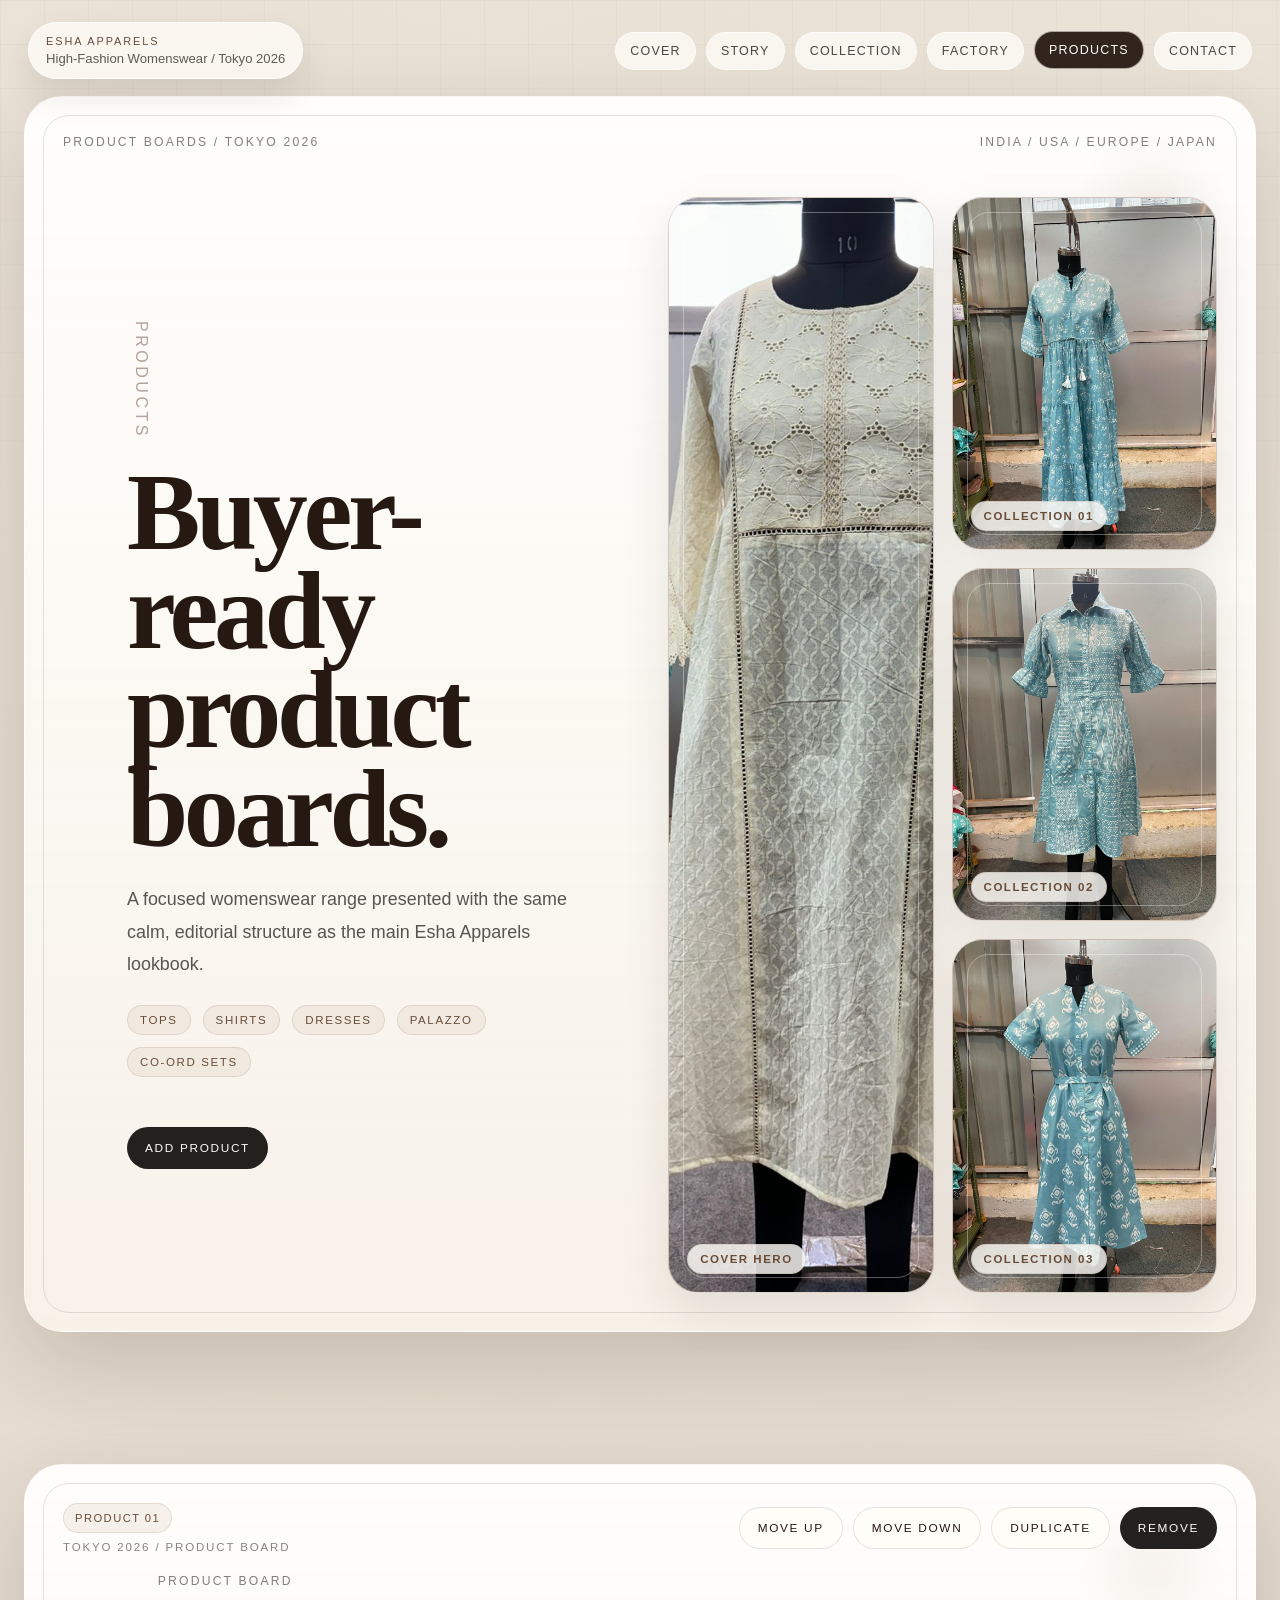
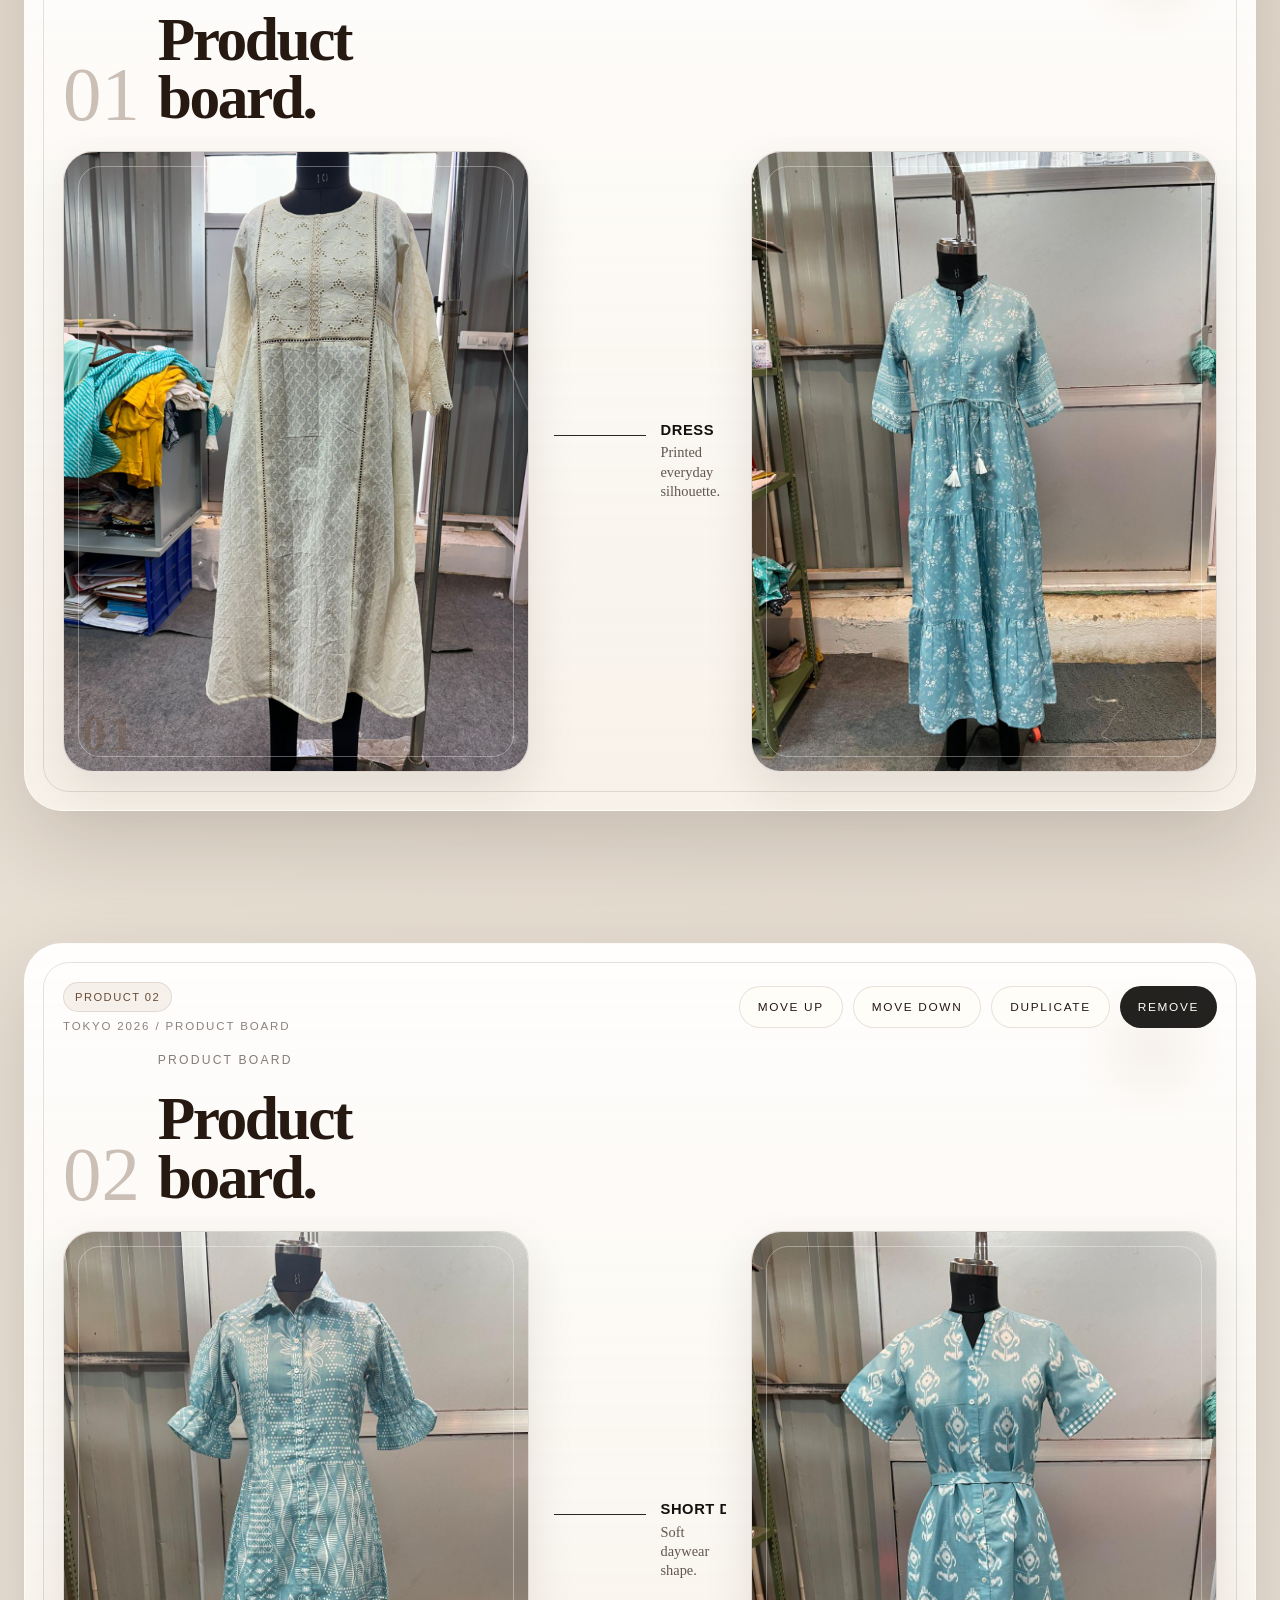
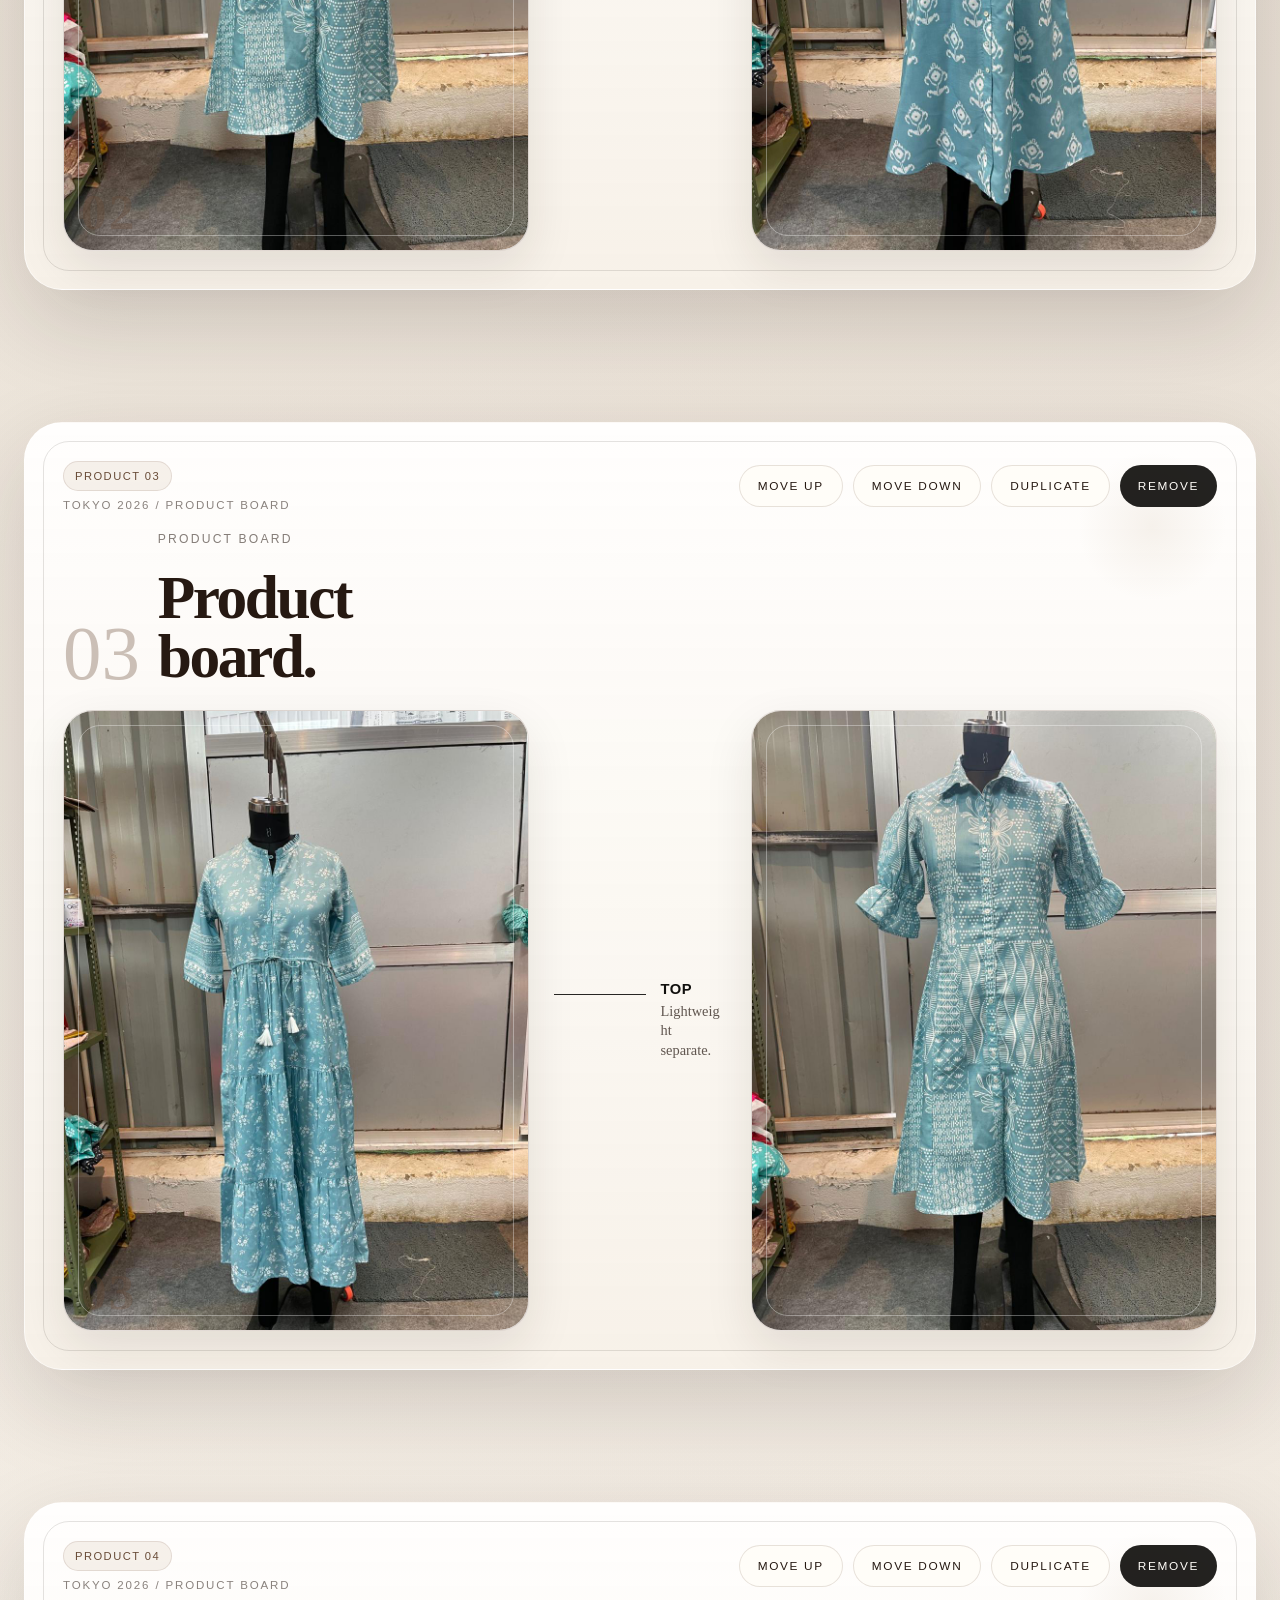
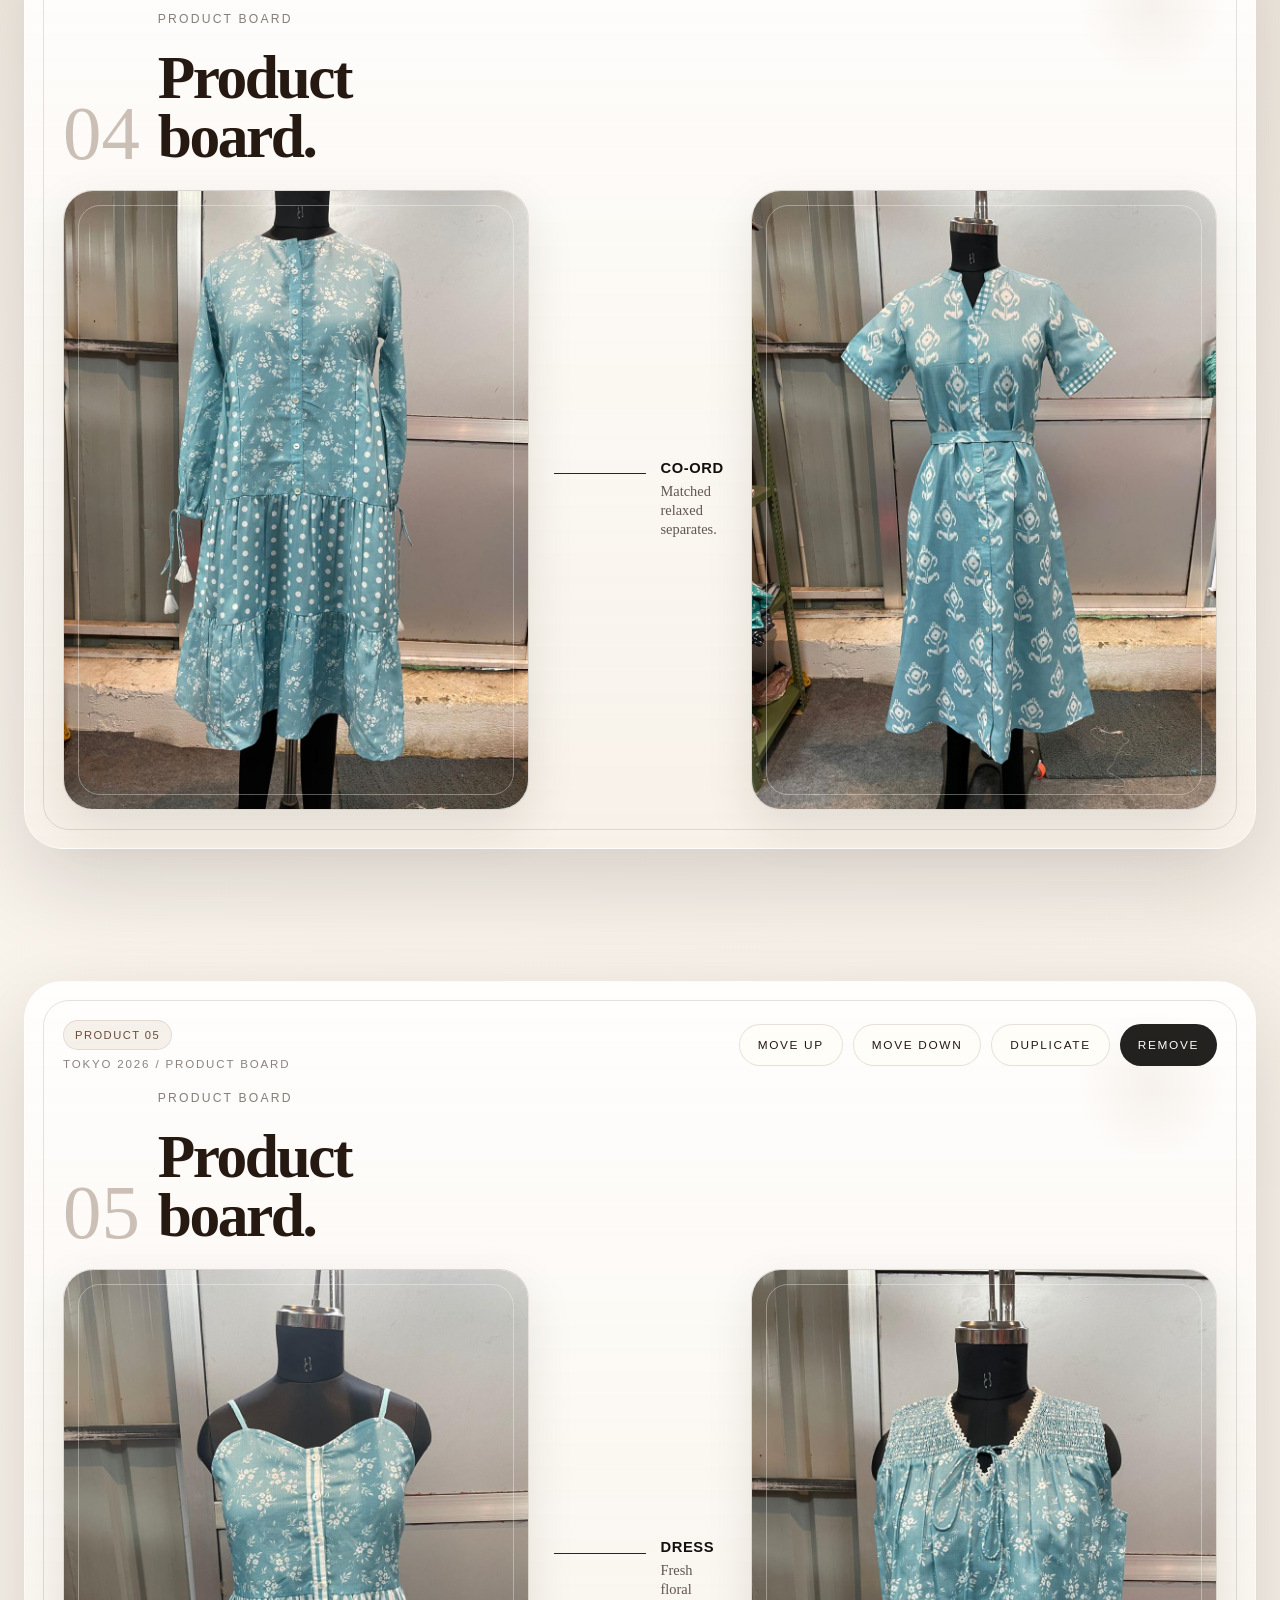
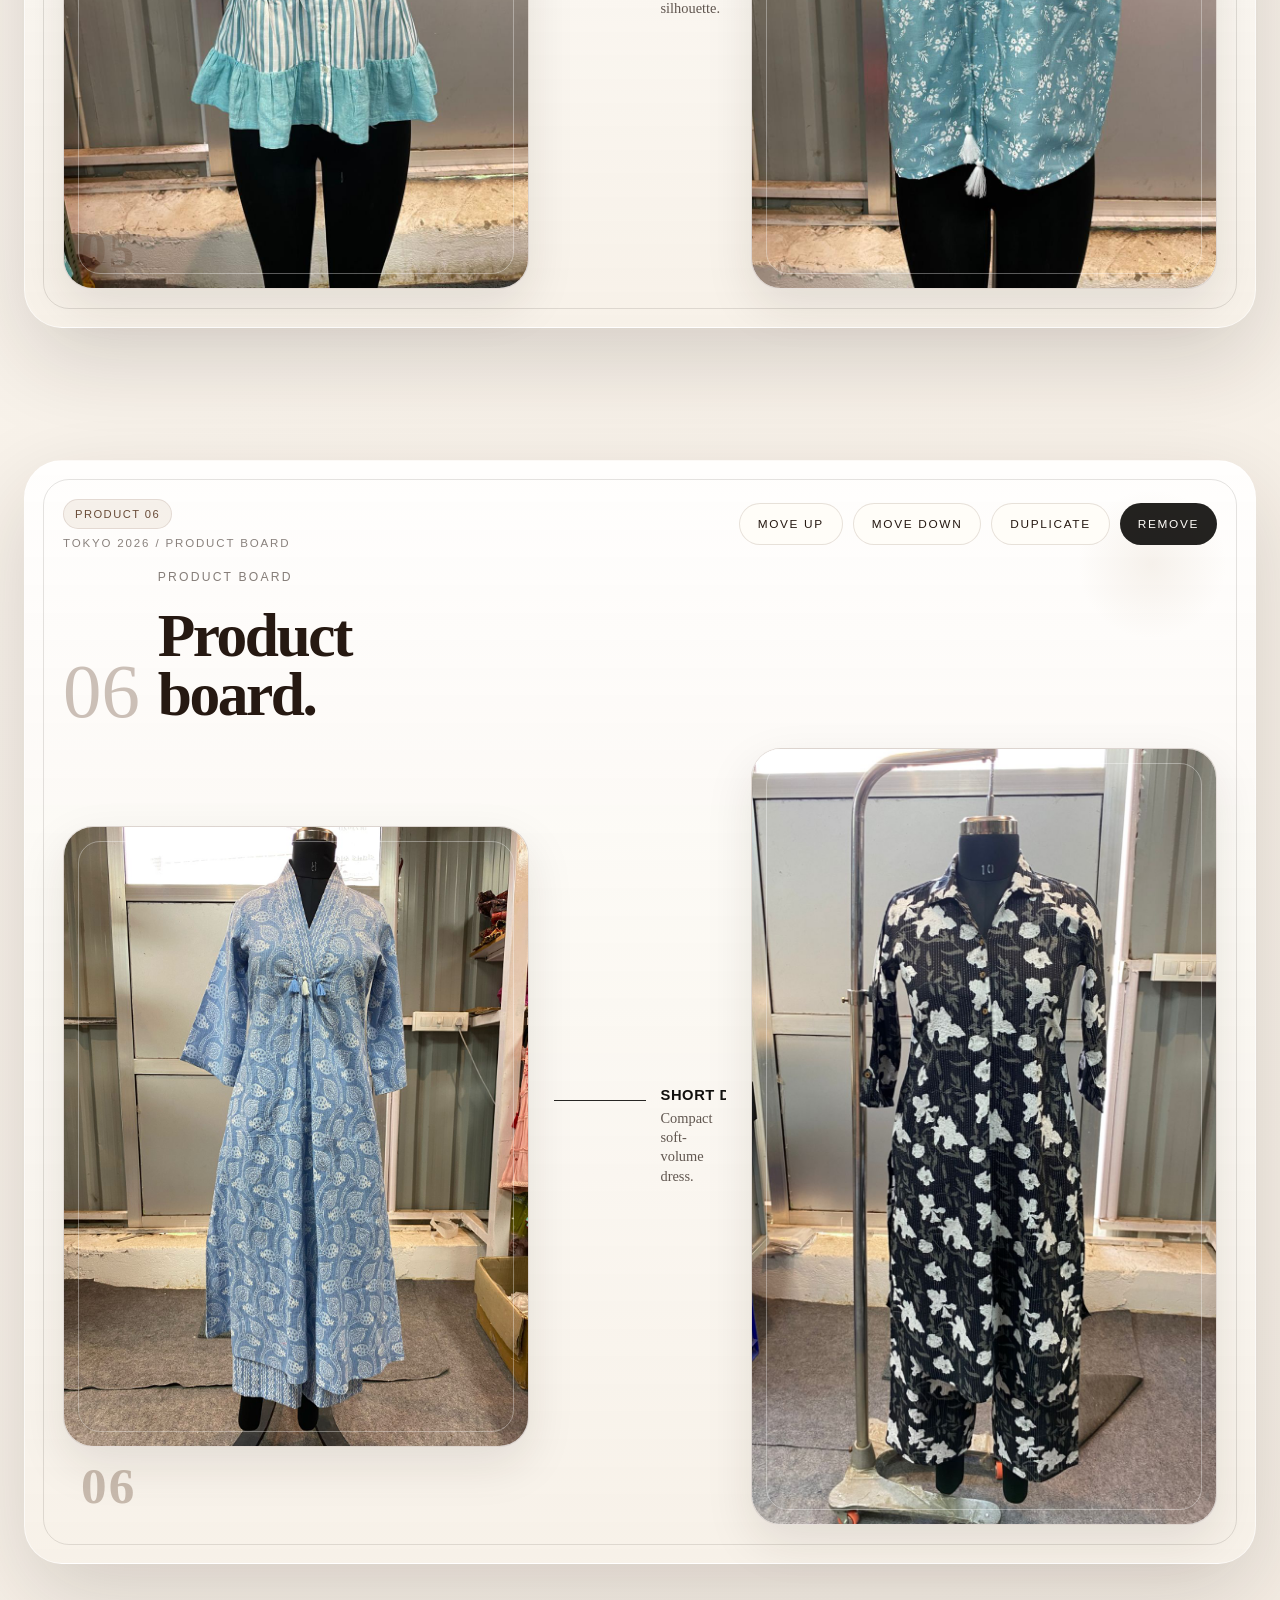
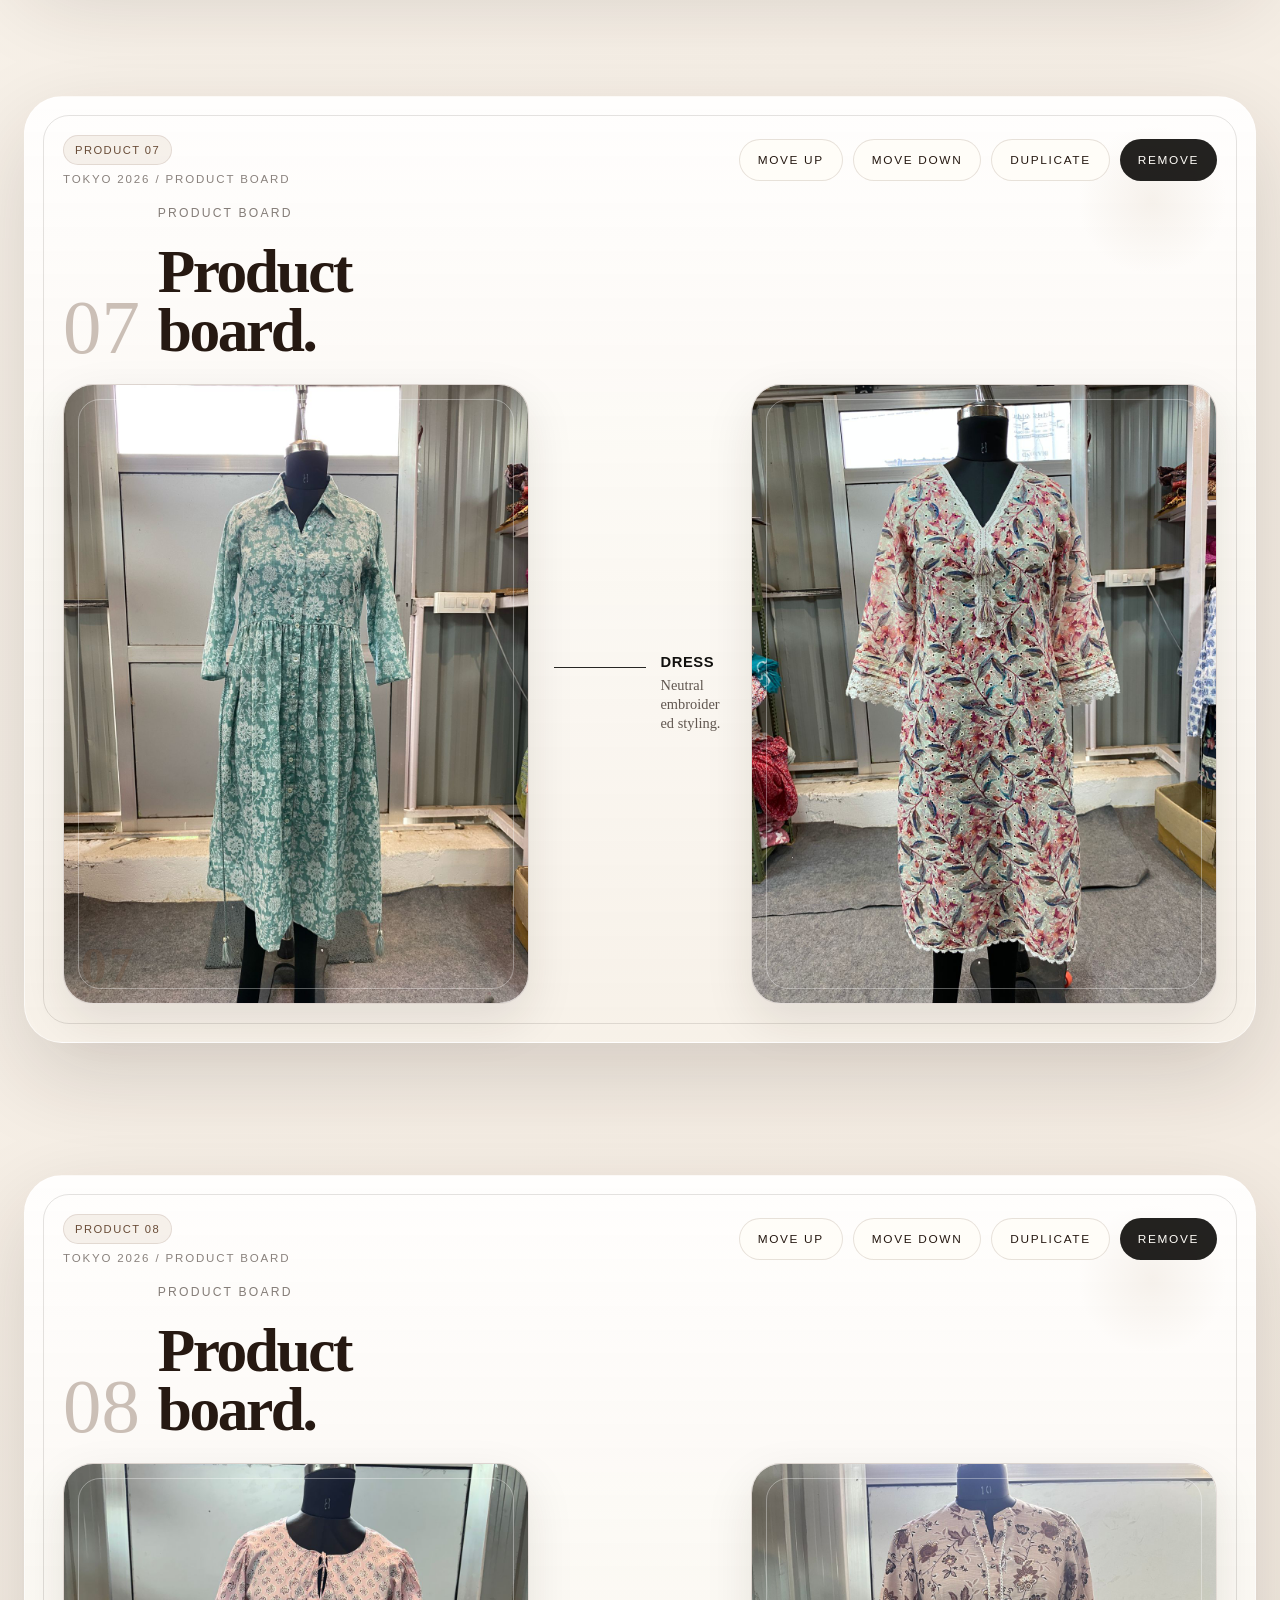
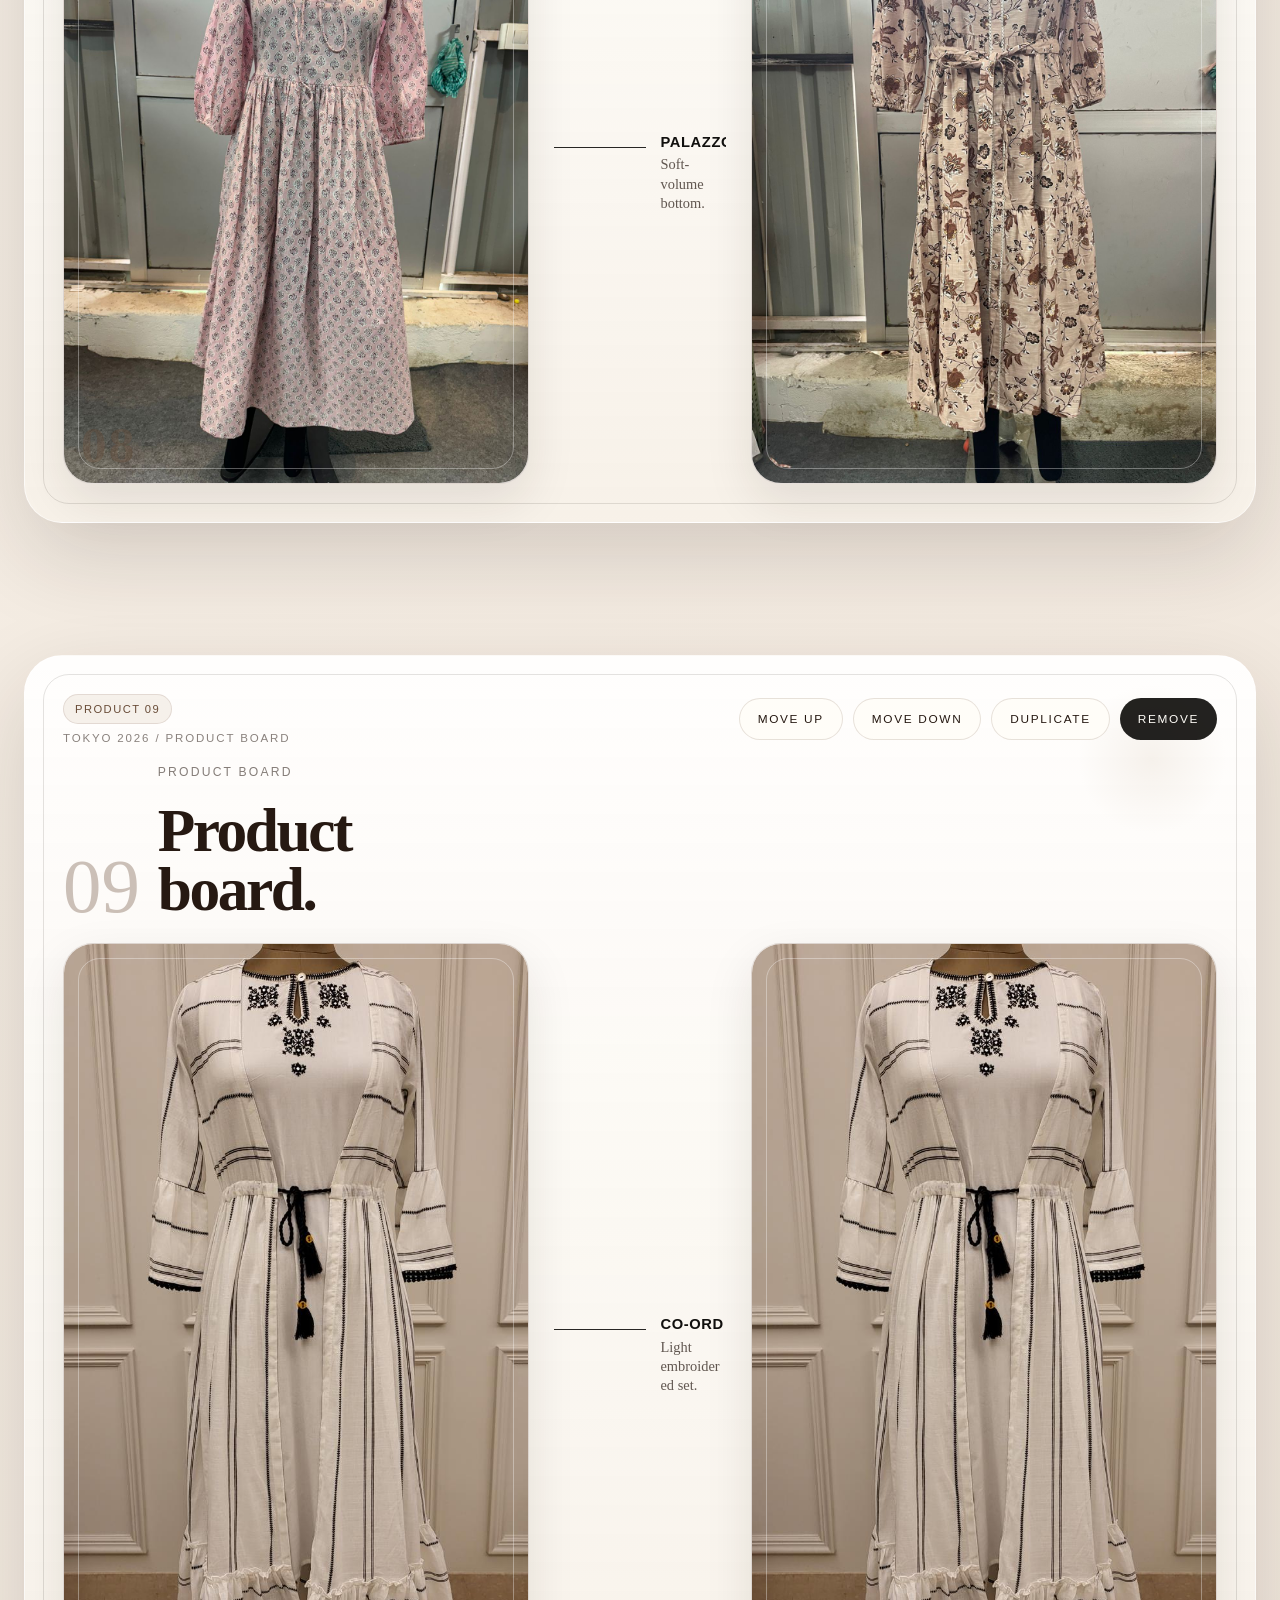
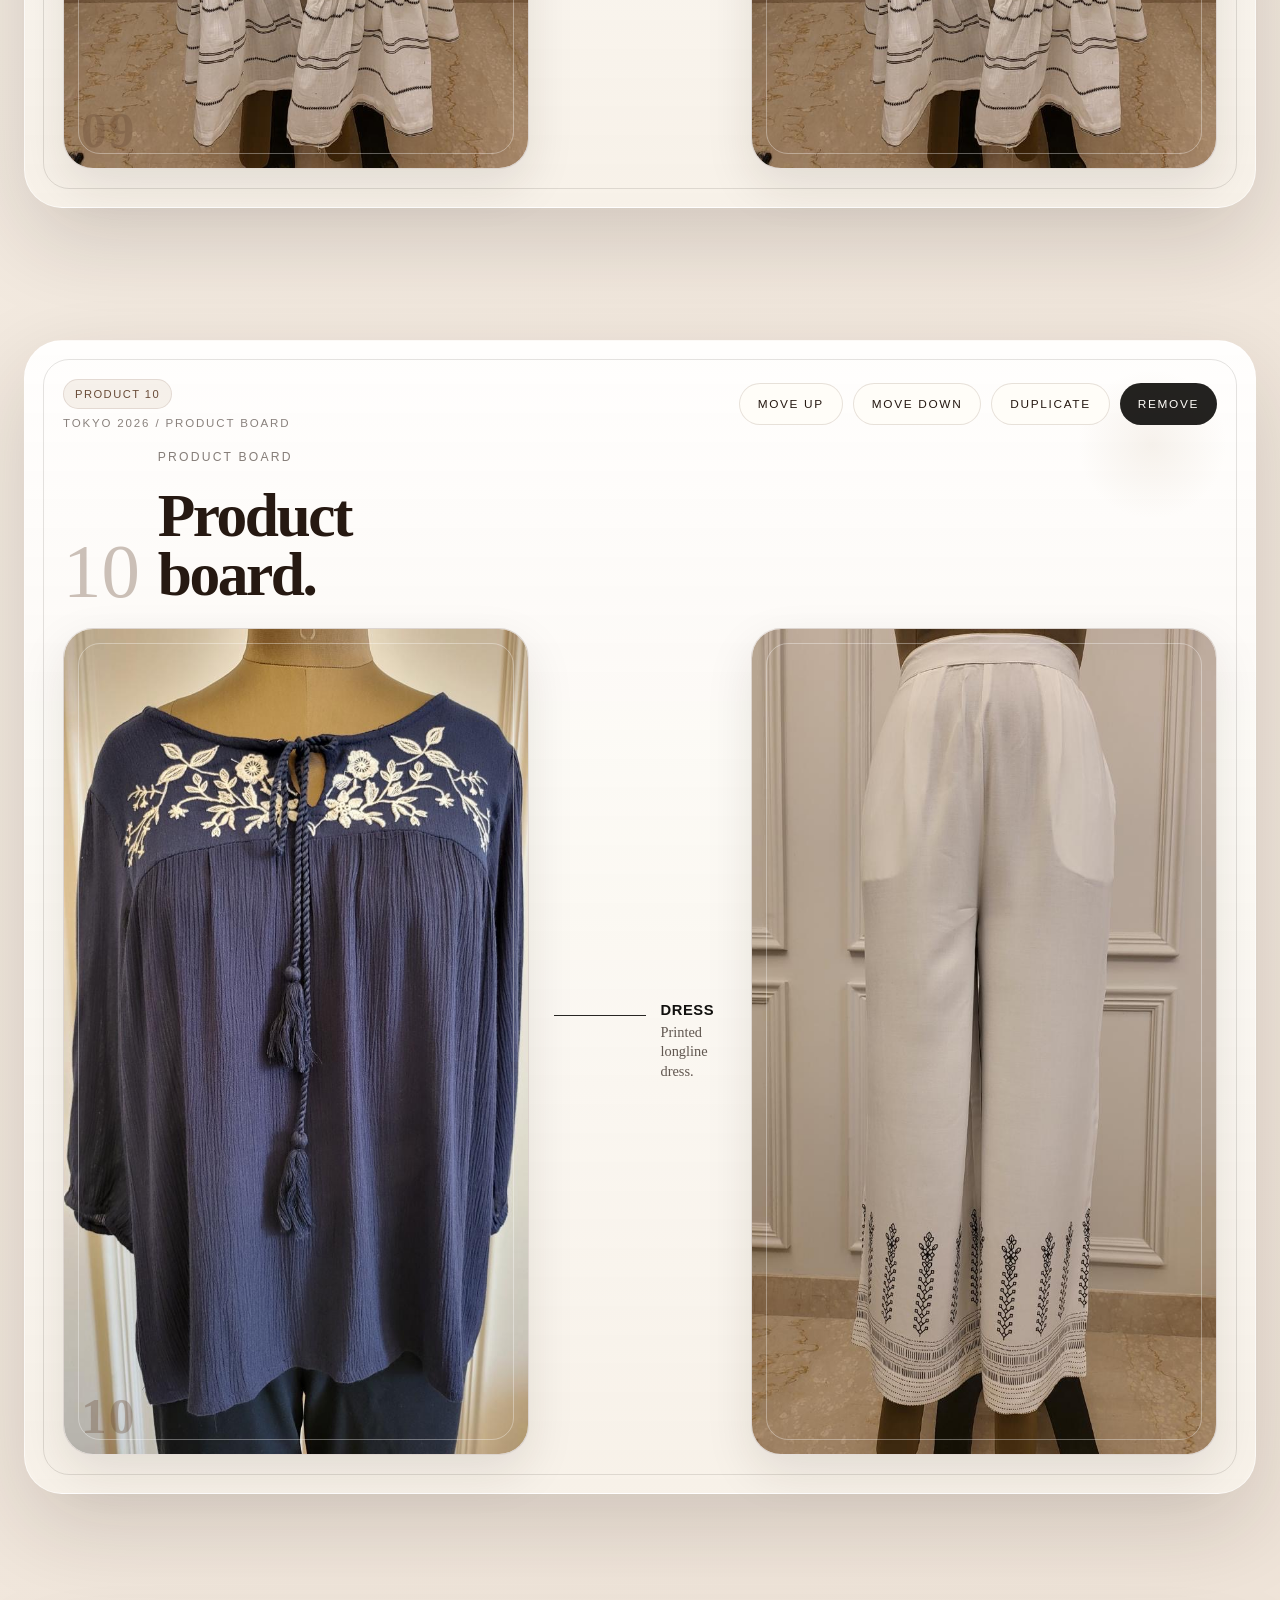
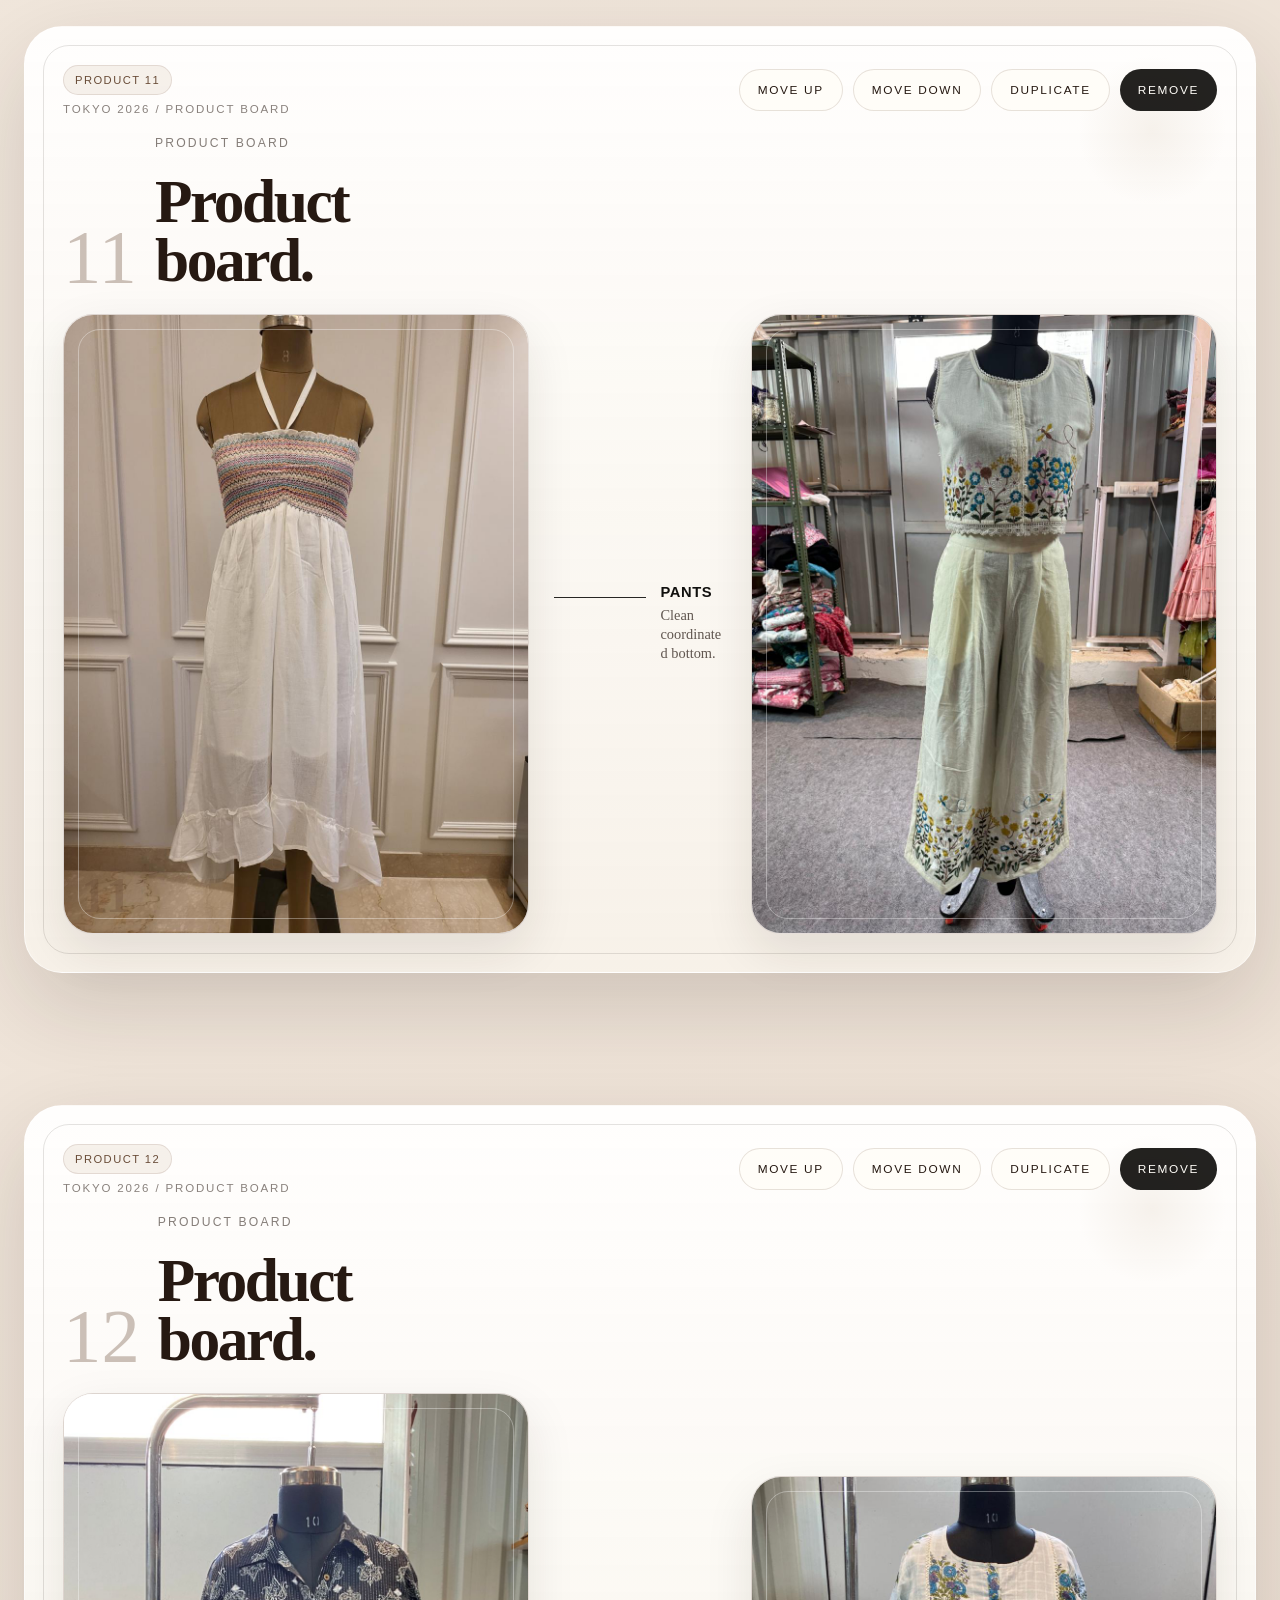
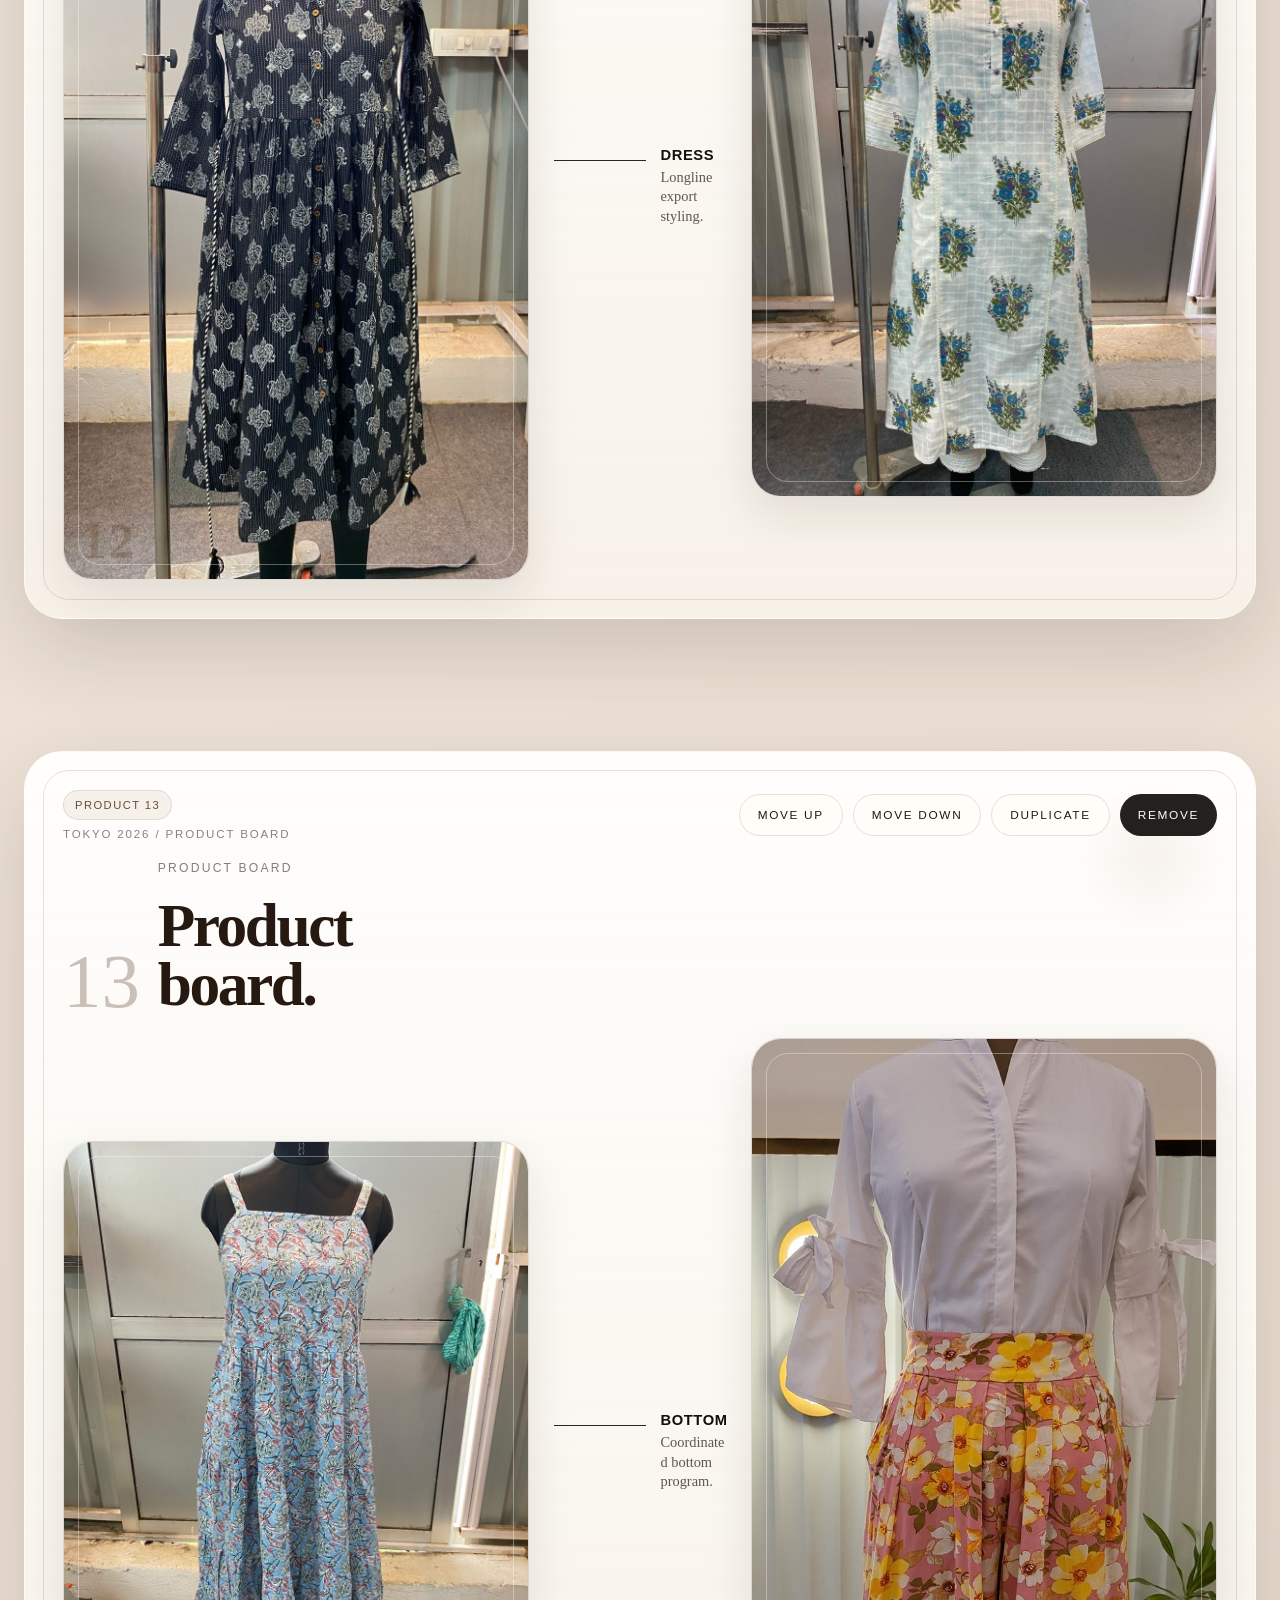
==== commit 2815c0a0: "Add files via upload" ====
--- a/products.html
+++ b/products.html
@@ -8,6 +8,7 @@
       name="description"
       content="Large-format product boards for Esha Apparels' Tokyo 2026 garment export lookbook."
     />
+    <link rel="stylesheet" href="styles.css" />
     <link rel="stylesheet" href="products.css" />
   </head>
   <body data-design-page="products">
@@ -19,53 +20,71 @@
 
       <div class="header-actions">
         <nav class="page-nav" aria-label="Page navigation">
-          <a href="index.html">Lookbook</a>
+          <a href="index.html#cover">Cover</a>
+          <a href="index.html#story">Story</a>
+          <a href="index.html#collection">Collection</a>
+          <a href="index.html#factory">Factory</a>
           <a href="products.html" class="is-current">Products</a>
+          <a href="index.html#contact">Contact</a>
         </nav>
       </div>
     </header>
 
-    <main class="products-page">
-      <section class="hero-panel" data-design-target="products-hero-panel" data-design-label="Products hero panel" data-design-kind="frame">
-        <div class="hero-layout">
-          <div class="hero-main" data-design-target="products-hero-main" data-design-label="Products hero copy" data-design-kind="frame">
-            <p class="eyebrow">Product boards / Tokyo 2026</p>
-            <h1>Buyer-ready product range.</h1>
-            <p class="hero-copy">
-              A focused catalogue of tops, shirts, dresses, skirts, palazzo,
-              pants, short dresses, and co-ord sets, presented as calm
-              editorial boards for Japanese buyer review.
-            </p>
+    <main class="lookbook products-lookbook">
+      <section class="page page-products-intro reveal" data-section="products-intro">
+        <div class="section-frame products-intro-frame" data-design-target="products-hero-panel" data-design-label="Products hero panel" data-design-kind="frame">
+          <div class="eyebrow-row">
+            <span class="eyebrow">Product Boards / Tokyo 2026</span>
+            <span class="eyebrow">India / USA / Europe / Japan</span>
+          </div>
 
-            <div class="hero-actions">
-              <button class="hero-button" id="addProductButton" type="button">
-                Add Product
-              </button>
-              <p class="hero-note">
-                Add more boards as needed. Each new page follows the same
-                premium product-sheet format.
+          <div class="products-intro-layout">
+            <div class="products-intro-copy" data-design-target="products-hero-main" data-design-label="Products hero copy" data-design-kind="frame">
+              <p class="vertical-note">Products</p>
+              <h1>Buyer-ready product boards.</h1>
+              <p class="lead">
+                A focused womenswear range presented with the same calm,
+                editorial structure as the main Esha Apparels lookbook.
               </p>
+
+              <div class="pill-row">
+                <span>Tops</span>
+                <span>Shirts</span>
+                <span>Dresses</span>
+                <span>Palazzo</span>
+                <span>Co-ord Sets</span>
+              </div>
+
+              <div class="hero-actions">
+                <button class="hero-button" id="addProductButton" type="button">
+                  Add Product
+                </button>
+              </div>
+            </div>
+
+            <div class="products-source-panel" data-design-target="products-source-panel" data-design-label="Index media source panel" data-design-kind="frame">
+              <figure class="source-media-card source-media-card--large">
+                <img src="media/cover-hero.jpeg" alt="Cover hero garment from the main lookbook" loading="lazy" />
+                <figcaption>Cover hero</figcaption>
+              </figure>
+              <figure class="source-media-card">
+                <img src="media/collection-01.jpeg" alt="Collection garment image 01 from the main lookbook" loading="lazy" />
+                <figcaption>Collection 01</figcaption>
+              </figure>
+              <figure class="source-media-card">
+                <img src="media/collection-02.jpeg" alt="Collection garment image 02 from the main lookbook" loading="lazy" />
+                <figcaption>Collection 02</figcaption>
+              </figure>
+              <figure class="source-media-card">
+                <img src="media/collection-03.jpeg" alt="Collection garment image 03 from the main lookbook" loading="lazy" />
+                <figcaption>Collection 03</figcaption>
+              </figure>
             </div>
           </div>
-
-          <aside class="hero-aside" data-design-target="products-hero-aside" data-design-label="Products hero aside" data-design-kind="frame">
-            <span class="hero-aside-kicker">Manufacturing Range</span>
-            <h2>Commercial womenswear, arranged with quiet precision.</h2>
-            <p>
-              Large image frames keep attention on silhouette, construction,
-              fabric handling, embroidery, trims, and export-ready styling.
-            </p>
-
-            <div class="hero-aside-tags">
-              <span>Womenswear</span>
-              <span>Export Ready</span>
-              <span>Japan 2026</span>
-            </div>
-          </aside>
         </div>
       </section>
 
-      <section class="products-section">
+      <div class="products-section">
         <div class="products-list" id="productsList"></div>
 
         <div class="products-footer">
@@ -73,7 +92,7 @@
             Add Another Product
           </button>
         </div>
-      </section>
+      </div>
     </main>
 
     <script src="products.js"></script>
--- a/styles.css
+++ b/styles.css
@@ -0,0 +1,1309 @@
+:root {
+  --paper: #f6efe6;
+  --paper-deep: #eadccf;
+  --ivory: #fffdf8;
+  --white: #ffffff;
+  --beige: #d8c8b4;
+  --sand: #bfa486;
+  --brown: #694c38;
+  --espresso: #261912;
+  --black: #11100e;
+  --ink-soft: rgba(17, 16, 14, 0.7);
+  --line: rgba(38, 25, 18, 0.12);
+  --line-strong: rgba(38, 25, 18, 0.24);
+  --shadow: 0 32px 90px rgba(38, 25, 18, 0.16);
+  --shadow-soft: 0 18px 48px rgba(38, 25, 18, 0.1);
+  --serif: "Iowan Old Style", "Palatino Linotype", "Book Antiqua", Garamond, serif;
+  --sans: "Avenir Next", "Helvetica Neue", "Segoe UI", sans-serif;
+}
+
+* {
+  box-sizing: border-box;
+}
+
+html {
+  scroll-behavior: smooth;
+  scroll-snap-type: y mandatory;
+}
+
+body {
+  margin: 0;
+  min-height: 100vh;
+  color: var(--black);
+  font-family: var(--sans);
+  background:
+    radial-gradient(circle at 12% 8%, rgba(216, 200, 180, 0.58), transparent 30%),
+    radial-gradient(circle at 86% 18%, rgba(105, 76, 56, 0.14), transparent 26%),
+    linear-gradient(135deg, #fffdf8 0%, var(--paper) 48%, var(--paper-deep) 100%);
+}
+
+body::before {
+  content: "";
+  position: fixed;
+  inset: 0;
+  z-index: -1;
+  pointer-events: none;
+  background-image:
+    linear-gradient(90deg, rgba(38, 25, 18, 0.025) 1px, transparent 1px),
+    linear-gradient(rgba(38, 25, 18, 0.025) 1px, transparent 1px);
+  background-size: 44px 44px;
+  mask-image: linear-gradient(to bottom, black, transparent 88%);
+}
+
+.app-shell {
+  position: fixed;
+  top: 0;
+  left: 0;
+  right: 0;
+  z-index: 10;
+  display: flex;
+  align-items: center;
+  justify-content: space-between;
+  gap: 18px;
+  padding: 22px 28px;
+  pointer-events: none;
+}
+
+.brand-block,
+.page-nav,
+.header-actions {
+  pointer-events: auto;
+}
+
+.brand-block {
+  display: grid;
+  gap: 4px;
+  padding: 12px 17px;
+  border: 1px solid rgba(255, 255, 255, 0.62);
+  border-radius: 999px;
+  background: rgba(255, 253, 248, 0.78);
+  backdrop-filter: blur(18px);
+  box-shadow: 0 16px 34px rgba(38, 25, 18, 0.1);
+}
+
+.brand-kicker {
+  color: var(--brown);
+  font-size: 0.68rem;
+  letter-spacing: 0.18em;
+  text-transform: uppercase;
+}
+
+.brand-subtitle {
+  color: rgba(17, 16, 14, 0.68);
+  font-size: 0.82rem;
+}
+
+.header-actions {
+  display: flex;
+  align-items: center;
+  justify-content: flex-end;
+}
+
+.page-nav {
+  display: flex;
+  justify-content: flex-end;
+  gap: 10px;
+  flex-wrap: wrap;
+}
+
+.page-nav a {
+  display: inline-flex;
+  min-height: 38px;
+  align-items: center;
+  padding: 0 14px;
+  border: 1px solid rgba(255, 255, 255, 0.58);
+  border-radius: 999px;
+  background: rgba(255, 253, 248, 0.74);
+  color: rgba(17, 16, 14, 0.76);
+  text-decoration: none;
+  font-size: 0.78rem;
+  letter-spacing: 0.1em;
+  text-transform: uppercase;
+  backdrop-filter: blur(18px);
+  transition:
+    transform 180ms ease,
+    background 180ms ease,
+    color 180ms ease;
+}
+
+.page-nav a:hover,
+.page-nav a.is-active,
+.page-nav a.is-current {
+  transform: translateY(-1px);
+  background: rgba(38, 25, 18, 0.94);
+  color: var(--ivory);
+}
+
+.lookbook {
+  padding: 0 24px 36px;
+}
+
+.page {
+  min-height: 100vh;
+  display: grid;
+  align-items: stretch;
+  padding: 96px 0 36px;
+  scroll-snap-align: start;
+}
+
+.section-frame {
+  position: relative;
+  width: min(1360px, 100%);
+  margin: 0 auto;
+  padding: clamp(22px, 3vw, 38px);
+  border: 1px solid rgba(255, 255, 255, 0.62);
+  border-radius: 38px;
+  background:
+    linear-gradient(180deg, rgba(255, 255, 255, 0.7), rgba(246, 239, 230, 0.86)),
+    var(--ivory);
+  box-shadow: var(--shadow);
+  overflow: visible;
+}
+
+.section-frame::before {
+  content: "";
+  position: absolute;
+  inset: 18px;
+  border: 1px solid var(--line);
+  border-radius: 26px;
+  pointer-events: none;
+}
+
+.section-frame::after {
+  content: "";
+  position: absolute;
+  right: 28px;
+  top: 28px;
+  width: 150px;
+  height: 150px;
+  border-radius: 999px;
+  background: radial-gradient(circle, rgba(216, 200, 180, 0.22), transparent 70%);
+  pointer-events: none;
+}
+
+.section-heading {
+  position: relative;
+  z-index: 1;
+  display: grid;
+  grid-template-columns: auto minmax(0, 1fr);
+  gap: 18px;
+  align-items: end;
+  margin-bottom: 30px;
+}
+
+.section-index {
+  font-family: var(--serif);
+  font-size: clamp(2.6rem, 6vw, 5.2rem);
+  line-height: 0.82;
+  color: rgba(105, 76, 56, 0.34);
+}
+
+.eyebrow-row,
+.eyebrow {
+  color: rgba(38, 25, 18, 0.56);
+  font-size: 0.74rem;
+  letter-spacing: 0.18em;
+  text-transform: uppercase;
+}
+
+.eyebrow-row {
+  position: relative;
+  z-index: 1;
+  display: flex;
+  justify-content: space-between;
+  gap: 14px;
+  margin-bottom: 30px;
+}
+
+h1,
+h2,
+h3 {
+  margin: 0;
+  color: var(--espresso);
+  font-family: var(--serif);
+  font-weight: 600;
+  letter-spacing: -0.035em;
+}
+
+h1 {
+  font-size: clamp(4rem, 9vw, 7.8rem);
+  line-height: 0.9;
+}
+
+h2 {
+  font-size: clamp(2.35rem, 4.8vw, 4.5rem);
+  line-height: 0.96;
+}
+
+h3 {
+  font-size: clamp(1.35rem, 2vw, 1.7rem);
+  line-height: 1.08;
+}
+
+p {
+  margin: 0;
+  color: var(--ink-soft);
+  font-size: 1rem;
+  line-height: 1.72;
+}
+
+.lead {
+  max-width: 39rem;
+  font-size: clamp(1.05rem, 1.4vw, 1.2rem);
+  line-height: 1.82;
+}
+
+.cover-layout {
+  position: relative;
+  z-index: 1;
+  display: grid;
+  grid-template-columns: minmax(0, 1.02fr) minmax(360px, 0.98fr);
+  gap: 34px;
+  align-items: stretch;
+}
+
+.cover-copy {
+  min-height: 72vh;
+  display: grid;
+  align-content: center;
+  gap: 24px;
+  padding: clamp(20px, 5vw, 68px);
+}
+
+.vertical-note {
+  width: fit-content;
+  writing-mode: vertical-rl;
+  text-orientation: mixed;
+  color: rgba(105, 76, 56, 0.5);
+  letter-spacing: 0.22em;
+  text-transform: uppercase;
+}
+
+.pill-row {
+  display: flex;
+  flex-wrap: wrap;
+  gap: 12px;
+}
+
+.pill-row span,
+.card-tag,
+.capability-label {
+  display: inline-flex;
+  width: fit-content;
+  min-height: 30px;
+  align-items: center;
+  padding: 0 12px;
+  border: 1px solid rgba(105, 76, 56, 0.14);
+  border-radius: 999px;
+  background: rgba(216, 200, 180, 0.24);
+  color: var(--brown);
+  font-size: 0.72rem;
+  letter-spacing: 0.14em;
+  text-transform: uppercase;
+}
+
+.cover-media,
+.story-media-stack,
+.factory-column,
+.contact-layout,
+.factory-grid,
+.story-grid {
+  display: grid;
+}
+
+.story-grid {
+  position: relative;
+  z-index: 1;
+  grid-template-columns: repeat(12, minmax(0, 1fr));
+  gap: clamp(28px, 3vw, 46px);
+  align-items: start;
+}
+
+.page-story {
+  padding-top: clamp(118px, 9vw, 154px);
+}
+
+.page-story .section-frame {
+  width: min(1320px, 100%);
+  padding: clamp(48px, 5vw, 78px);
+  border-color: rgba(255, 255, 255, 0.54);
+  background:
+    linear-gradient(180deg, rgba(255, 253, 248, 0.9), rgba(246, 239, 230, 0.74)),
+    var(--ivory);
+  box-shadow: 0 22px 64px rgba(38, 25, 18, 0.1);
+}
+
+.page-story .section-frame::before,
+.page-story .section-frame::after {
+  display: none;
+}
+
+.story-heading {
+  grid-template-columns: repeat(12, minmax(0, 1fr));
+  gap: clamp(18px, 2.2vw, 30px);
+  align-items: start;
+  margin-bottom: clamp(52px, 6vw, 82px);
+}
+
+.story-heading .section-index {
+  grid-column: 1 / span 1;
+  margin-top: 0.34em;
+  color: rgba(105, 76, 56, 0.24);
+  font-size: clamp(4rem, 6vw, 5.8rem);
+  line-height: 0.72;
+}
+
+.story-heading-copy {
+  grid-column: 2 / span 8;
+  display: grid;
+  gap: 18px;
+  max-width: 880px;
+}
+
+.story-heading h2 {
+  max-width: 820px;
+  font-size: clamp(4rem, 5.1vw, 4.65rem);
+  line-height: 0.94;
+  letter-spacing: -0.047em;
+}
+
+.section-subtitle {
+  max-width: 690px;
+  color: rgba(17, 16, 14, 0.66);
+  font-size: clamp(1rem, 1.25vw, 1.12rem);
+  line-height: 1.76;
+}
+
+.story-copy {
+  display: grid;
+  gap: 18px;
+  align-content: start;
+}
+
+.story-panel {
+  grid-column: 1 / span 4;
+  min-height: auto;
+  padding: clamp(8px, 1vw, 12px) 0 0;
+  border: 0;
+  border-radius: 0;
+  background: transparent;
+  box-shadow: none;
+}
+
+.story-kicker {
+  display: block;
+  width: fit-content;
+  min-height: 0;
+  padding: 0;
+  border: 0;
+  border-radius: 0;
+  background: transparent;
+  color: rgba(105, 76, 56, 0.72);
+  font-size: 0.74rem;
+  font-weight: 700;
+  letter-spacing: 0.18em;
+  text-transform: uppercase;
+}
+
+.story-lead {
+  max-width: 27rem;
+  color: var(--espresso);
+  font-family: var(--serif);
+  font-size: clamp(2rem, 3vw, 2.55rem);
+  line-height: 1.04;
+  letter-spacing: -0.045em;
+}
+
+.story-support {
+  max-width: 27rem;
+  color: rgba(17, 16, 14, 0.68);
+  font-size: clamp(1rem, 1.2vw, 1.1rem);
+  line-height: 1.78;
+}
+
+.story-point-grid {
+  grid-column: 1 / -1;
+  display: grid;
+  grid-template-columns: repeat(3, minmax(0, 1fr));
+  gap: clamp(18px, 2vw, 28px);
+  margin-top: clamp(8px, 1vw, 14px);
+}
+
+.story-point-card {
+  display: grid;
+  align-content: start;
+  gap: 14px;
+  min-height: 190px;
+  padding: clamp(24px, 2.4vw, 34px);
+  border: 1px solid rgba(38, 25, 18, 0.08);
+  border-radius: 24px;
+  background: rgba(255, 253, 248, 0.64);
+  box-shadow: 0 18px 42px rgba(38, 25, 18, 0.045);
+}
+
+.story-point-card span {
+  color: rgba(105, 76, 56, 0.34);
+  font-family: var(--serif);
+  font-size: clamp(2.4rem, 3.4vw, 3.35rem);
+  line-height: 0.82;
+}
+
+.story-point-card h3 {
+  font-family: var(--sans);
+  font-size: 0.82rem;
+  font-weight: 700;
+  letter-spacing: 0.14em;
+  text-transform: uppercase;
+}
+
+.story-point-card p {
+  color: rgba(17, 16, 14, 0.68);
+  font-size: clamp(0.98rem, 1.1vw, 1.06rem);
+  line-height: 1.68;
+}
+
+.story-media-stack {
+  grid-column: 5 / span 8;
+  gap: clamp(22px, 2vw, 30px);
+}
+
+.page-story .story-media-stack .media-slot {
+  padding: clamp(14px, 1.3vw, 20px);
+  border-color: rgba(38, 25, 18, 0.08);
+  border-radius: 28px;
+  background: rgba(255, 253, 248, 0.72);
+  box-shadow: 0 24px 58px rgba(38, 25, 18, 0.08);
+}
+
+.page-story .story-media-stack .media-slot::after {
+  display: none;
+}
+
+.page-story .story-media-stack .slot-surface {
+  overflow: hidden;
+  border-radius: 22px;
+}
+
+.page-story .story-media-stack .media-wide {
+  min-height: clamp(560px, 51vw, 720px);
+}
+
+.page-story .story-media-stack .media-landscape {
+  min-height: clamp(260px, 25vw, 350px);
+  box-shadow: 0 18px 38px rgba(38, 25, 18, 0.055);
+}
+
+.collection-card,
+.factory-detail-card,
+.contact-card {
+  border: 1px solid var(--line);
+  background: rgba(255, 253, 248, 0.76);
+  box-shadow: var(--shadow-soft);
+}
+
+.objective-panel {
+  position: relative;
+  z-index: 1;
+  display: grid;
+  grid-template-columns: repeat(12, minmax(0, 1fr));
+  gap: clamp(24px, 3vw, 44px);
+  margin-top: clamp(58px, 6vw, 86px);
+  padding: clamp(38px, 4vw, 56px) 0 0;
+  border: 0;
+  border-top: 1px solid rgba(38, 25, 18, 0.1);
+  border-radius: 0;
+  background: transparent;
+  box-shadow: none;
+}
+
+.objective-heading {
+  grid-column: 1 / span 4;
+  display: grid;
+  align-content: start;
+  gap: 16px;
+}
+
+.objective-heading h3 {
+  max-width: 24rem;
+  font-size: clamp(2rem, 3vw, 2.75rem);
+  line-height: 1.02;
+}
+
+.objective-body {
+  grid-column: 5 / span 8;
+  display: grid;
+  grid-template-columns: repeat(3, minmax(0, 1fr));
+  gap: 0;
+}
+
+.objective-body article {
+  min-height: 100%;
+  display: grid;
+  align-content: start;
+  gap: 14px;
+  padding: 4px clamp(20px, 2.4vw, 34px);
+  border-left: 1px solid rgba(105, 76, 56, 0.14);
+}
+
+.objective-body span {
+  color: rgba(105, 76, 56, 0.7);
+  font-size: 0.72rem;
+  font-weight: 700;
+  letter-spacing: 0.15em;
+  text-transform: uppercase;
+}
+
+.objective-body p {
+  max-width: 19rem;
+  color: rgba(17, 16, 14, 0.7);
+  font-size: clamp(1rem, 1.12vw, 1.08rem);
+  line-height: 1.78;
+}
+
+.collection-grid {
+  position: relative;
+  z-index: 1;
+  display: grid;
+  grid-template-columns: repeat(3, minmax(0, 1fr));
+  gap: clamp(20px, 2vw, 28px);
+}
+
+.collection-card {
+  display: grid;
+  gap: 14px;
+  padding: 16px;
+  border-radius: 28px;
+}
+
+.card-copy {
+  display: grid;
+  gap: 7px;
+  padding: 4px;
+}
+
+.card-copy p,
+.contact-card p {
+  line-height: 1.55;
+}
+
+.product-range-panel {
+  position: relative;
+  z-index: 1;
+  display: grid;
+  grid-template-columns: minmax(280px, 0.42fr) minmax(0, 1fr);
+  gap: 24px;
+  margin-top: 24px;
+  padding: clamp(22px, 3vw, 34px);
+  border: 1px solid var(--line);
+  border-radius: 30px;
+  background:
+    linear-gradient(135deg, rgba(255, 253, 248, 0.98), rgba(235, 220, 204, 0.72)),
+    var(--ivory);
+  box-shadow: var(--shadow-soft);
+}
+
+.product-range-panel > div:first-child {
+  display: grid;
+  align-content: start;
+  gap: 12px;
+}
+
+.product-range-panel h3 {
+  font-size: clamp(1.75rem, 2.7vw, 2.55rem);
+}
+
+.product-chip-grid {
+  display: grid;
+  grid-template-columns: repeat(3, minmax(0, 1fr));
+  gap: 10px;
+  align-content: start;
+}
+
+.product-chip-grid span,
+.process-step-list span {
+  display: inline-flex;
+  min-height: 42px;
+  align-items: center;
+  justify-content: center;
+  padding: 8px 12px;
+  border: 1px solid rgba(105, 76, 56, 0.14);
+  border-radius: 999px;
+  background: rgba(255, 253, 248, 0.72);
+  color: rgba(38, 25, 18, 0.76);
+  font-size: 0.72rem;
+  font-weight: 700;
+  letter-spacing: 0.1em;
+  text-align: center;
+  text-transform: uppercase;
+}
+
+.factory-grid {
+  position: relative;
+  z-index: 1;
+  grid-template-columns: minmax(0, 1.14fr) minmax(330px, 0.86fr);
+  gap: 24px;
+}
+
+.factory-column {
+  gap: 24px;
+}
+
+.profile-stat-grid {
+  position: relative;
+  z-index: 1;
+  display: grid;
+  grid-template-columns: repeat(4, minmax(0, 1fr));
+  gap: 16px;
+  margin-top: 24px;
+}
+
+.profile-stat-card {
+  display: grid;
+  align-content: start;
+  gap: 10px;
+  min-height: 188px;
+  padding: 22px;
+  border: 1px solid rgba(38, 25, 18, 0.1);
+  border-radius: 26px;
+  background:
+    linear-gradient(180deg, rgba(255, 253, 248, 0.96), rgba(237, 225, 211, 0.74)),
+    var(--ivory);
+  box-shadow: var(--shadow-soft);
+}
+
+.profile-stat-card span,
+.contact-detail-grid span {
+  color: rgba(105, 76, 56, 0.64);
+  font-size: 0.7rem;
+  font-weight: 700;
+  letter-spacing: 0.13em;
+  text-transform: uppercase;
+}
+
+.profile-stat-card strong {
+  color: var(--espresso);
+  font-family: var(--serif);
+  font-size: clamp(2.05rem, 3.6vw, 3.4rem);
+  font-weight: 600;
+  letter-spacing: -0.04em;
+  line-height: 0.95;
+}
+
+.profile-stat-card p {
+  font-size: 0.93rem;
+  line-height: 1.56;
+}
+
+.process-flow-panel,
+.factory-details-block {
+  position: relative;
+  z-index: 1;
+  margin-top: 24px;
+  border: 1px solid var(--line);
+  border-radius: 30px;
+  background: rgba(255, 253, 248, 0.8);
+  box-shadow: var(--shadow-soft);
+}
+
+.process-flow-panel {
+  display: grid;
+  grid-template-columns: minmax(230px, 0.38fr) minmax(0, 1fr);
+  gap: 30px;
+  align-items: center;
+  padding: clamp(22px, 3vw, 34px);
+}
+
+.process-flow-copy {
+  display: grid;
+  gap: 13px;
+  align-content: center;
+}
+
+.process-flow-copy h3 {
+  font-size: clamp(1.8rem, 3.2vw, 2.8rem);
+}
+
+.process-flow-copy p:last-child {
+  max-width: 24rem;
+}
+
+.process-step-list {
+  display: grid;
+  grid-template-columns: repeat(2, minmax(0, 1fr));
+  gap: 10px;
+  max-width: 28rem;
+  margin-top: 4px;
+}
+
+.process-flow-image {
+  display: block;
+  justify-self: center;
+  width: min(100%, 780px);
+  max-height: 78vh;
+  object-fit: contain;
+}
+
+.factory-details-block {
+  display: grid;
+  gap: 24px;
+  padding: clamp(22px, 3vw, 34px);
+}
+
+.factory-details-heading {
+  display: grid;
+  gap: 10px;
+  max-width: 48rem;
+}
+
+.factory-details-heading h3 {
+  font-size: clamp(1.85rem, 3vw, 2.8rem);
+}
+
+.factory-details-grid {
+  display: grid;
+  grid-template-columns: repeat(2, minmax(0, 1fr));
+  gap: 18px;
+}
+
+.factory-detail-card {
+  display: grid;
+  align-content: start;
+  gap: 10px;
+  min-height: 220px;
+  padding: 22px;
+  border-radius: 24px;
+}
+
+.factory-detail-card h3 {
+  font-size: clamp(1.22rem, 1.7vw, 1.55rem);
+  letter-spacing: -0.025em;
+}
+
+.unit-metrics {
+  display: grid;
+  gap: 8px;
+  margin: 6px 0 0;
+}
+
+.unit-metrics div {
+  display: flex;
+  justify-content: space-between;
+  gap: 16px;
+  padding: 10px 0;
+  border-top: 1px solid rgba(105, 76, 56, 0.14);
+}
+
+.unit-metrics dt,
+.unit-metrics dd {
+  margin: 0;
+  font-size: 0.86rem;
+  line-height: 1.35;
+}
+
+.unit-metrics dt {
+  color: rgba(17, 16, 14, 0.58);
+}
+
+.unit-metrics dd {
+  color: var(--espresso);
+  font-weight: 700;
+  text-align: right;
+}
+
+.contact-layout {
+  position: relative;
+  z-index: 1;
+  grid-template-columns: minmax(0, 0.92fr) minmax(340px, 1.08fr);
+  gap: 30px;
+}
+
+.contact-copy {
+  display: grid;
+  align-content: center;
+  gap: 20px;
+  padding: clamp(12px, 2vw, 30px);
+}
+
+.contact-card {
+  display: grid;
+  gap: 10px;
+  margin-top: 10px;
+  padding: 24px;
+  border-radius: 26px;
+}
+
+.contact-card p {
+  padding-bottom: 10px;
+  border-bottom: 1px solid rgba(105, 76, 56, 0.16);
+}
+
+.contact-card p:last-of-type {
+  border-bottom: 0;
+}
+
+.contact-detail-grid {
+  display: grid;
+  grid-template-columns: repeat(2, minmax(0, 1fr));
+  gap: 12px;
+}
+
+.contact-detail-grid article {
+  display: grid;
+  align-content: start;
+  gap: 8px;
+  min-width: 0;
+  min-height: 150px;
+  padding: 18px;
+  border: 1px solid rgba(105, 76, 56, 0.12);
+  border-radius: 20px;
+  background: rgba(255, 253, 248, 0.72);
+}
+
+.contact-detail-grid strong {
+  min-width: 0;
+  color: var(--espresso);
+  font-family: var(--serif);
+  font-size: clamp(1.05rem, 1.35vw, 1.24rem);
+  line-height: 1.15;
+  overflow-wrap: anywhere;
+}
+
+.contact-detail-grid p {
+  min-width: 0;
+  padding: 0;
+  border-bottom: 0;
+  color: rgba(17, 16, 14, 0.68);
+  font-size: 0.91rem;
+  line-height: 1.5;
+  overflow-wrap: anywhere;
+  word-break: break-word;
+}
+
+.contact-detail-grid .factory-address-line {
+  line-height: 1.48;
+}
+
+.contact-detail-grid .factory-address-line + .factory-address-line {
+  margin-top: 6px;
+}
+
+.contact-detail-grid .factory-address-line strong {
+  display: inline;
+  color: var(--espresso);
+  font-family: var(--sans);
+  font-size: 0.91rem;
+  font-weight: 800;
+  letter-spacing: 0.02em;
+}
+
+.media-slot {
+  position: relative;
+  display: grid;
+  min-height: 100%;
+  align-items: stretch;
+  overflow: hidden;
+  border: 1px solid rgba(105, 76, 56, 0.14);
+  border-radius: 30px;
+  background:
+    radial-gradient(circle at top left, rgba(255, 255, 255, 0.75), transparent 38%),
+    linear-gradient(135deg, rgba(216, 200, 180, 0.58), rgba(105, 76, 56, 0.2));
+  box-shadow: var(--shadow-soft);
+  transition:
+    transform 180ms ease,
+    border-color 180ms ease,
+    box-shadow 180ms ease;
+}
+
+.media-slot::after {
+  content: "";
+  position: absolute;
+  inset: 14px;
+  border: 1px solid rgba(255, 255, 255, 0.34);
+  border-radius: 22px;
+  pointer-events: none;
+}
+
+.media-slot.is-empty {
+  cursor: pointer;
+}
+
+.media-slot.is-dragover {
+  transform: translateY(-3px);
+  border-color: rgba(105, 76, 56, 0.4);
+  box-shadow: 0 24px 58px rgba(38, 25, 18, 0.18);
+}
+
+.media-slot:focus-visible {
+  outline: 2px solid rgba(105, 76, 56, 0.42);
+  outline-offset: 4px;
+}
+
+.slot-surface,
+.slot-surface > img,
+.slot-surface > video,
+.slot-surface > .media-placeholder {
+  width: 100%;
+  height: 100%;
+  display: block;
+}
+
+.slot-surface {
+  min-height: 100%;
+}
+
+.slot-surface > img,
+.slot-surface > video {
+  object-fit: cover;
+  object-position: center;
+}
+
+.media-placeholder {
+  min-height: 100%;
+  display: grid;
+  align-content: end;
+  gap: 10px;
+  padding: 24px;
+  background:
+    linear-gradient(145deg, rgba(255, 253, 248, 0.98), rgba(232, 220, 206, 0.78)),
+    linear-gradient(120deg, rgba(105, 76, 56, 0.08), transparent);
+}
+
+.placeholder-type {
+  display: inline-flex;
+  width: fit-content;
+  min-height: 28px;
+  align-items: center;
+  padding: 0 10px;
+  border: 1px solid rgba(105, 76, 56, 0.16);
+  border-radius: 999px;
+  background: rgba(255, 255, 255, 0.6);
+  color: var(--brown);
+  font-size: 0.7rem;
+  letter-spacing: 0.14em;
+  text-transform: uppercase;
+}
+
+.placeholder-body {
+  display: grid;
+  gap: 6px;
+}
+
+.placeholder-title {
+  color: var(--espresso);
+  font-family: var(--serif);
+  font-size: 1.34rem;
+}
+
+.placeholder-note {
+  max-width: 28rem;
+  font-size: 0.95rem;
+}
+
+.slot-controls {
+  position: absolute;
+  top: 16px;
+  right: 16px;
+  z-index: 2;
+  display: flex;
+  gap: 8px;
+  flex-wrap: wrap;
+}
+
+.slot-control {
+  appearance: none;
+  min-height: 34px;
+  padding: 0 14px;
+  border: 0;
+  border-radius: 999px;
+  background: rgba(17, 16, 14, 0.84);
+  color: var(--ivory);
+  cursor: pointer;
+  font-family: var(--sans);
+  font-size: 0.7rem;
+  letter-spacing: 0.12em;
+  text-transform: uppercase;
+  transition:
+    transform 180ms ease,
+    background 180ms ease;
+}
+
+.slot-control:hover,
+.slot-control:focus-visible {
+  transform: translateY(-1px);
+  background: rgba(17, 16, 14, 0.98);
+}
+
+.slot-control.is-secondary {
+  border: 1px solid rgba(105, 76, 56, 0.16);
+  background: rgba(255, 253, 248, 0.92);
+  color: var(--espresso);
+}
+
+.media-tall {
+  min-height: 72vh;
+}
+
+.media-wide {
+  min-height: 310px;
+}
+
+.media-landscape {
+  min-height: 250px;
+}
+
+.media-cinema {
+  min-height: 590px;
+}
+
+.media-portrait {
+  min-height: 470px;
+}
+
+.media-qr {
+  min-height: 210px;
+}
+
+.media-contact {
+  min-height: 76vh;
+}
+
+.js-enhanced .reveal {
+  opacity: 0;
+  transform: translateY(38px);
+  transition:
+    opacity 720ms ease,
+    transform 720ms ease;
+}
+
+.js-enhanced .reveal.is-visible {
+  opacity: 1;
+  transform: translateY(0);
+}
+
+@media (max-width: 1120px) {
+  .cover-layout,
+  .story-grid,
+  .factory-grid,
+  .contact-layout,
+  .process-flow-panel,
+  .product-range-panel,
+  .objective-panel {
+    grid-template-columns: 1fr;
+  }
+
+  .collection-grid,
+  .factory-details-grid,
+  .profile-stat-grid {
+    grid-template-columns: repeat(2, minmax(0, 1fr));
+  }
+
+  .story-point-grid,
+  .objective-body {
+    grid-template-columns: 1fr;
+  }
+
+  .story-point-card {
+    min-height: auto;
+  }
+
+  .media-tall,
+  .media-contact {
+    min-height: 58vh;
+  }
+
+  .media-cinema {
+    min-height: 460px;
+  }
+
+  .story-heading {
+    grid-template-columns: 1fr;
+    margin-bottom: 46px;
+  }
+
+  .story-heading .section-index,
+  .story-heading-copy,
+  .story-panel,
+  .story-media-stack,
+  .story-point-grid,
+  .objective-heading,
+  .objective-body {
+    grid-column: 1 / -1;
+  }
+
+  .story-heading h2 {
+    max-width: 760px;
+    font-size: clamp(3.35rem, 8vw, 4.15rem);
+  }
+
+  .story-point-grid {
+    grid-template-columns: repeat(3, minmax(0, 1fr));
+  }
+
+  .objective-body article {
+    border-left: 0;
+    border-top: 1px solid rgba(105, 76, 56, 0.14);
+    padding: 22px 0 0;
+  }
+
+  .objective-body article:first-child {
+    border-top: 0;
+    padding-top: 0;
+  }
+}
+
+@media (max-width: 760px) {
+  html {
+    scroll-snap-type: none;
+  }
+
+  .app-shell {
+    display: grid;
+    justify-content: stretch;
+    padding: 14px;
+  }
+
+  .brand-block {
+    width: fit-content;
+  }
+
+  .header-actions,
+  .page-nav {
+    justify-content: flex-start;
+  }
+
+  .lookbook {
+    padding: 0 12px 28px;
+  }
+
+  .page {
+    min-height: auto;
+    padding: 132px 0 24px;
+  }
+
+  .page-story {
+    padding-top: 132px;
+  }
+
+  .section-frame {
+    padding: 18px;
+    border-radius: 28px;
+  }
+
+  .page-story .section-frame {
+    padding: 26px 20px;
+    border-radius: 28px;
+  }
+
+  .section-frame::before {
+    inset: 12px;
+    border-radius: 20px;
+  }
+
+  .eyebrow-row {
+    display: grid;
+  }
+
+  .cover-copy {
+    min-height: auto;
+    padding: 28px 8px;
+  }
+
+  .collection-grid,
+  .story-point-grid,
+  .factory-details-grid,
+  .profile-stat-grid,
+  .product-chip-grid,
+  .contact-detail-grid {
+    grid-template-columns: 1fr;
+  }
+
+  .process-flow-panel,
+  .factory-details-block,
+  .product-range-panel,
+  .objective-panel {
+    padding: 18px;
+    border-radius: 24px;
+  }
+
+  .objective-panel {
+    padding: 30px 0 0;
+    border-radius: 0;
+  }
+
+  .story-heading {
+    margin-bottom: 34px;
+  }
+
+  .story-heading h2 {
+    font-size: clamp(2.75rem, 14vw, 3.7rem);
+  }
+
+  .section-subtitle,
+  .story-support {
+    font-size: 1rem;
+  }
+
+  .story-lead {
+    font-size: clamp(1.85rem, 8vw, 2.45rem);
+  }
+
+  .media-tall,
+  .media-wide,
+  .media-landscape,
+  .media-cinema,
+  .media-portrait,
+  .media-contact {
+    min-height: 360px;
+  }
+
+  .page-story .story-media-stack .media-wide {
+    min-height: 430px;
+  }
+
+  .page-story .story-media-stack .media-landscape {
+    min-height: 280px;
+  }
+
+  .slot-controls {
+    top: 12px;
+    right: 12px;
+  }
+}
+
+@media print {
+  html {
+    scroll-snap-type: none;
+  }
+
+  body {
+    background: #ffffff;
+  }
+
+  body::before,
+  .app-shell,
+  .slot-controls {
+    display: none;
+  }
+
+  .lookbook {
+    padding: 0;
+  }
+
+  .page {
+    min-height: 100vh;
+    padding: 0;
+    break-after: page;
+  }
+
+  .page:last-child {
+    break-after: auto;
+  }
+
+  .section-frame {
+    width: 100%;
+    min-height: 100vh;
+    border: 0;
+    border-radius: 0;
+    box-shadow: none;
+  }
+}
--- a/products.css
+++ b/products.css
@@ -23,6 +23,7 @@
 
 html {
   scroll-behavior: smooth;
+  scroll-snap-type: y proximity;
 }
 
 body {
@@ -133,22 +134,22 @@
 }
 
 .products-page {
-  padding: 124px 32px 88px;
+  padding: 96px 24px 52px;
 }
 
 .hero-panel,
 .products-list,
 .products-footer {
-  width: min(1500px, 100%);
+  width: min(1360px, 100%);
   margin: 0 auto;
 }
 
 .hero-panel {
   position: relative;
-  margin-bottom: 54px;
-  padding: clamp(38px, 5vw, 76px);
+  margin-bottom: 36px;
+  padding: clamp(28px, 3.4vw, 48px);
   border: 1px solid rgba(255, 255, 255, 0.62);
-  border-radius: 46px;
+  border-radius: 38px;
   background:
     linear-gradient(180deg, rgba(255, 255, 255, 0.72), rgba(246, 239, 230, 0.86)),
     var(--ivory);
@@ -159,9 +160,9 @@
 .hero-panel::before {
   content: "";
   position: absolute;
-  inset: 24px;
+  inset: 18px;
   border: 1px solid var(--line);
-  border-radius: 32px;
+  border-radius: 26px;
   pointer-events: none;
 }
 
@@ -181,15 +182,15 @@
   position: relative;
   z-index: 1;
   display: grid;
-  grid-template-columns: minmax(0, 1.05fr) minmax(340px, 0.58fr);
-  gap: clamp(36px, 5.5vw, 92px);
+  grid-template-columns: minmax(0, 1.02fr) minmax(340px, 0.68fr);
+  gap: clamp(28px, 3.2vw, 44px);
   align-items: stretch;
 }
 
 .hero-main {
   display: grid;
   align-content: center;
-  min-height: 390px;
+  min-height: 330px;
 }
 
 .eyebrow {
@@ -210,9 +211,9 @@
 }
 
 h1 {
-  max-width: 12ch;
-  font-size: clamp(4.25rem, 8.6vw, 8.4rem);
-  line-height: 0.91;
+  max-width: 11ch;
+  font-size: clamp(4rem, 7.4vw, 7.4rem);
+  line-height: 0.9;
 }
 
 h2 {
@@ -221,8 +222,8 @@
 }
 
 .hero-copy {
-  max-width: 45rem;
-  margin: 28px 0 0;
+  max-width: 42rem;
+  margin: 22px 0 0;
   color: var(--ink-soft);
   font-size: clamp(1.02rem, 1.4vw, 1.18rem);
   line-height: 1.76;
@@ -233,7 +234,7 @@
   align-items: center;
   gap: 14px;
   flex-wrap: wrap;
-  margin-top: 34px;
+  margin-top: 26px;
 }
 
 .hero-note {
@@ -346,13 +347,14 @@
 
 .products-list {
   display: grid;
-  gap: 66px;
+  gap: 36px;
 }
 
 .product-sheet {
-  padding: clamp(16px, 1.6vw, 24px);
+  padding: clamp(16px, 1.6vw, 22px);
+  scroll-snap-align: start;
   border: 1px solid rgba(255, 255, 255, 0.62);
-  border-radius: 46px;
+  border-radius: 38px;
   background:
     linear-gradient(180deg, rgba(255, 255, 255, 0.68), rgba(246, 239, 230, 0.82)),
     var(--ivory);
@@ -364,7 +366,7 @@
   align-items: center;
   justify-content: space-between;
   gap: 14px;
-  padding: 6px 8px 22px;
+  padding: 4px 6px 16px;
 }
 
 .product-sheet-meta {
@@ -394,15 +396,15 @@
 
 .product-spread {
   position: relative;
-  min-height: min(900px, calc(100vh - 128px));
+  min-height: min(780px, calc(100vh - 150px));
   display: grid;
   align-items: stretch;
-  gap: clamp(34px, 5vw, 82px);
-  padding: clamp(42px, 4.5vw, 72px) clamp(44px, 5.4vw, 92px) 70px;
+  gap: clamp(24px, 3vw, 42px);
+  padding: clamp(34px, 3.3vw, 52px) clamp(36px, 4vw, 62px) 58px;
   overflow: hidden;
   isolation: isolate;
   border: 1px solid rgba(38, 25, 18, 0.08);
-  border-radius: 34px;
+  border-radius: 30px;
   background:
     radial-gradient(circle at 8% 7%, rgba(216, 200, 180, 0.16), transparent 25%),
     radial-gradient(circle at 90% 90%, rgba(105, 76, 56, 0.08), transparent 24%),
@@ -415,19 +417,19 @@
 .product-spread::before {
   content: "";
   position: absolute;
-  inset: 20px;
+  inset: 16px;
   border: 1px solid rgba(38, 25, 18, 0.08);
-  border-radius: 26px;
+  border-radius: 22px;
   pointer-events: none;
 }
 
 .product-spread::after {
   content: "";
   position: absolute;
-  right: 34px;
-  bottom: 34px;
-  width: 190px;
-  height: 190px;
+  right: 28px;
+  bottom: 28px;
+  width: 150px;
+  height: 150px;
   border-radius: 999px;
   background: radial-gradient(circle, rgba(216, 200, 180, 0.18), transparent 70%);
   pointer-events: none;
@@ -460,7 +462,7 @@
 }
 
 .product-template--1 {
-  grid-template-columns: minmax(360px, 1.06fr) minmax(230px, 0.42fr) minmax(360px, 1.06fr);
+  grid-template-columns: minmax(300px, 5fr) minmax(170px, 2fr) minmax(300px, 5fr);
   grid-template-areas: "front caption back";
 }
 
@@ -501,13 +503,13 @@
 .figure-stage::before {
   content: "";
   position: absolute;
-  inset: 22px;
+  inset: 14px;
   z-index: 0;
-  border-radius: 40px;
+  border-radius: 30px;
   background:
     linear-gradient(180deg, rgba(246, 238, 228, 0.7), rgba(255, 255, 255, 0.98)),
     #ffffff;
-  box-shadow: 0 26px 58px rgba(38, 25, 18, 0.07);
+  box-shadow: 0 18px 42px rgba(38, 25, 18, 0.055);
   transform: none;
 }
 
@@ -521,9 +523,13 @@
   position: relative;
   width: 100%;
   overflow: hidden;
-  border: 1px solid rgba(38, 25, 18, 0.1);
+  display: grid;
+  align-items: center;
+  justify-items: center;
+  padding: clamp(14px, 1.6vw, 24px);
+  border: 1px solid rgba(105, 76, 56, 0.14);
   background: #ffffff;
-  box-shadow: 0 18px 44px rgba(38, 25, 18, 0.08);
+  box-shadow: var(--shadow-soft);
   transition:
     transform 180ms ease,
     border-color 180ms ease,
@@ -546,8 +552,8 @@
 }
 
 .figure-slot {
-  min-height: clamp(520px, 54vh, 660px);
-  aspect-ratio: 3 / 4;
+  min-height: 0;
+  aspect-ratio: auto;
   border-radius: 30px;
 }
 
@@ -556,23 +562,31 @@
 .slot-surface > video,
 .slot-surface > .product-placeholder {
   width: 100%;
-  height: 100%;
   display: block;
 }
 
 .slot-surface {
-  min-height: 100%;
+  display: grid;
+  min-height: 0;
+  place-items: center;
 }
 
 .figure-slot .slot-surface > img {
+  width: auto;
+  max-width: 100%;
+  height: auto;
+  max-height: min(70vh, 680px);
   object-fit: contain;
   object-position: center;
-  padding: clamp(24px, 2.8vw, 46px);
+  padding: 0;
   background: #ffffff;
-  filter: drop-shadow(0 16px 22px rgba(17, 16, 14, 0.1));
+  filter: none;
 }
 
 .figure-slot .slot-surface > video {
+  width: 100%;
+  height: 100%;
+  min-height: clamp(440px, 58vh, 620px);
   object-fit: cover;
   object-position: center;
   background: #ffffff;
@@ -647,9 +661,9 @@
 }
 
 .product-caption-card {
-  width: min(100%, 300px);
-  display: grid;
-  gap: 16px;
+  width: min(100%, 260px);
+  display: grid;
+  gap: 12px;
 }
 
 .product-template--3 .product-caption-card {
@@ -657,7 +671,7 @@
 }
 
 .caption-kickers {
-  display: flex;
+  display: none;
   flex-wrap: wrap;
   gap: 8px;
 }
@@ -669,19 +683,22 @@
 .product-caption {
   width: 100%;
   display: grid;
-  gap: 14px;
-  padding: 30px 28px 32px;
-  border: 1px solid rgba(105, 76, 56, 0.1);
-  border-radius: 28px;
-  background:
-    linear-gradient(180deg, rgba(255, 253, 248, 0.98), rgba(242, 232, 220, 0.82)),
-    var(--ivory);
-  box-shadow: 0 18px 42px rgba(38, 25, 18, 0.08);
+  grid-template-columns: minmax(54px, 92px) minmax(0, 1fr);
+  gap: 5px 14px;
+  align-content: start;
+  padding: 0;
+  border: 0;
+  border-radius: 0;
+  background: transparent;
+  box-shadow: none;
 }
 
 .caption-line {
-  width: 96px;
-  height: 2px;
+  grid-row: 1 / span 2;
+  align-self: start;
+  width: 100%;
+  height: 1px;
+  margin-top: 0.82rem;
   background: rgba(17, 16, 14, 0.9);
 }
 
@@ -702,9 +719,11 @@
 }
 
 .caption-input {
-  font-size: clamp(1.55rem, 2vw, 2.08rem);
-  font-weight: 760;
-  letter-spacing: 0.055em;
+  grid-column: 2;
+  font-size: 0.92rem;
+  font-weight: 800;
+  letter-spacing: 0.04em;
+  line-height: 1.12;
   text-transform: uppercase;
 }
 
@@ -714,12 +733,13 @@
 }
 
 .caption-textarea--note {
-  min-height: 52px;
-  color: rgba(38, 25, 18, 0.76);
-  font-family: var(--sans);
-  font-size: 0.96rem;
+  grid-column: 2;
+  min-height: 34px;
+  color: rgba(38, 25, 18, 0.72);
+  font-family: var(--serif);
+  font-size: 0.9rem;
   font-style: normal;
-  line-height: 1.62;
+  line-height: 1.34;
 }
 
 .product-page-number {
@@ -751,6 +771,312 @@
   padding: 20px 0 0;
 }
 
+.products-lookbook {
+  padding: 0 24px 36px;
+}
+
+.page-products-intro {
+  padding-top: 96px;
+}
+
+.products-intro-frame {
+  width: min(1360px, 100%);
+}
+
+.products-intro-frame::before,
+.products-intro-frame::after,
+.product-board-frame::before,
+.product-board-frame::after {
+  display: block;
+}
+
+.products-intro-layout {
+  position: relative;
+  z-index: 1;
+  display: grid;
+  grid-template-columns: minmax(0, 1.02fr) minmax(360px, 0.98fr);
+  gap: 34px;
+  align-items: stretch;
+}
+
+.products-intro-copy {
+  min-height: 72vh;
+  display: grid;
+  align-content: center;
+  gap: 24px;
+  padding: clamp(20px, 5vw, 68px);
+}
+
+.products-intro-copy h1 {
+  max-width: 8.5ch;
+  font-size: clamp(4rem, 8.6vw, 7.8rem);
+  line-height: 0.9;
+}
+
+.products-source-panel {
+  display: grid;
+  grid-template-columns: repeat(2, minmax(0, 1fr));
+  grid-template-rows: repeat(3, minmax(0, 1fr));
+  gap: 18px;
+  min-height: 72vh;
+  padding: 0;
+}
+
+.source-media-card {
+  position: relative;
+  display: grid;
+  min-height: 0;
+  margin: 0;
+  overflow: hidden;
+  border: 1px solid rgba(105, 76, 56, 0.14);
+  border-radius: 30px;
+  background:
+    radial-gradient(circle at top left, rgba(255, 255, 255, 0.75), transparent 38%),
+    linear-gradient(135deg, rgba(216, 200, 180, 0.58), rgba(105, 76, 56, 0.2));
+  box-shadow: var(--shadow-soft);
+}
+
+.source-media-card::after {
+  content: "";
+  position: absolute;
+  inset: 14px;
+  border: 1px solid rgba(255, 255, 255, 0.34);
+  border-radius: 22px;
+  pointer-events: none;
+}
+
+.source-media-card--large {
+  grid-row: span 3;
+}
+
+.source-media-card img {
+  width: 100%;
+  height: 100%;
+  object-fit: cover;
+  object-position: center;
+}
+
+.source-media-card figcaption {
+  position: absolute;
+  left: 18px;
+  bottom: 18px;
+  z-index: 2;
+  display: inline-flex;
+  width: fit-content;
+  min-height: 30px;
+  align-items: center;
+  padding: 0 12px;
+  border: 1px solid rgba(105, 76, 56, 0.14);
+  border-radius: 999px;
+  background: rgba(255, 253, 248, 0.82);
+  color: var(--brown);
+  font-size: 0.72rem;
+  font-weight: 700;
+  letter-spacing: 0.13em;
+  text-transform: uppercase;
+}
+
+.products-section,
+.products-list {
+  display: contents;
+}
+
+.product-sheet {
+  min-height: 100vh;
+  display: grid;
+  align-items: stretch;
+  padding: 96px 0 36px;
+  border: 0;
+  border-radius: 0;
+  background: transparent;
+  box-shadow: none;
+  scroll-snap-align: start;
+}
+
+.product-board-frame {
+  width: min(1360px, 100%);
+  padding: clamp(22px, 3vw, 38px);
+  overflow: visible;
+}
+
+.product-sheet-toolbar {
+  position: relative;
+  z-index: 3;
+  display: flex;
+  align-items: center;
+  justify-content: space-between;
+  gap: 14px;
+  padding: 0 0 18px;
+}
+
+.product-board-heading {
+  margin-bottom: 24px;
+}
+
+.product-board-heading h2 {
+  max-width: 11ch;
+  font-size: clamp(2.35rem, 4.8vw, 4.5rem);
+  line-height: 0.96;
+}
+
+.product-spread {
+  position: relative;
+  z-index: 1;
+  min-height: 0;
+  display: grid;
+  grid-template-columns: repeat(12, minmax(0, 1fr));
+  grid-template-areas: "front front front front front caption caption back back back back back";
+  gap: clamp(20px, 2vw, 30px);
+  align-items: center;
+  padding: 0;
+  overflow: visible;
+  isolation: isolate;
+  border: 0;
+  border-radius: 0;
+  background: transparent;
+  box-shadow: none;
+}
+
+.product-spread::before,
+.product-spread::after,
+.figure-stage::before,
+.figure-stage::after {
+  display: none;
+}
+
+.product-figure-column {
+  display: grid;
+  align-items: center;
+}
+
+.product-caption-column {
+  display: grid;
+  align-items: center;
+}
+
+.figure-stage {
+  display: grid;
+  width: 100%;
+}
+
+.product-upload-slot {
+  position: relative;
+  display: grid;
+  align-items: stretch;
+  min-height: clamp(520px, 64vh, 700px);
+  padding: 0;
+  overflow: hidden;
+  border: 1px solid rgba(105, 76, 56, 0.14);
+  border-radius: 30px;
+  background:
+    radial-gradient(circle at top left, rgba(255, 255, 255, 0.75), transparent 38%),
+    linear-gradient(135deg, rgba(216, 200, 180, 0.36), rgba(105, 76, 56, 0.11)),
+    #ffffff;
+  box-shadow: var(--shadow-soft);
+}
+
+.product-upload-slot::after {
+  content: "";
+  position: absolute;
+  inset: 14px;
+  border: 1px solid rgba(255, 255, 255, 0.34);
+  border-radius: 22px;
+  pointer-events: none;
+}
+
+.slot-surface {
+  display: block;
+  min-height: 100%;
+}
+
+.slot-surface,
+.slot-surface > img,
+.slot-surface > video,
+.slot-surface > .product-placeholder {
+  width: 100%;
+  height: 100%;
+}
+
+.figure-slot .slot-surface > img {
+  width: 100%;
+  height: 100%;
+  max-width: none;
+  max-height: none;
+  object-fit: contain;
+  object-position: center;
+  background: #ffffff;
+}
+
+.figure-slot .slot-surface > video {
+  min-height: 100%;
+  object-fit: cover;
+}
+
+.product-caption-card {
+  width: min(100%, 250px);
+  justify-self: center;
+}
+
+.caption-kickers {
+  display: none;
+}
+
+.product-caption {
+  display: grid;
+  grid-template-columns: minmax(58px, 92px) minmax(0, 1fr);
+  gap: 5px 14px;
+  align-content: start;
+  padding: 0;
+  border: 0;
+  border-radius: 0;
+  background: transparent;
+  box-shadow: none;
+}
+
+.caption-line {
+  grid-row: 1 / span 2;
+  align-self: start;
+  width: 100%;
+  height: 1px;
+  margin-top: 0.82rem;
+  background: rgba(17, 16, 14, 0.9);
+}
+
+.caption-input {
+  grid-column: 2;
+  font-size: 0.92rem;
+  font-weight: 800;
+  letter-spacing: 0.04em;
+  line-height: 1.12;
+  text-transform: uppercase;
+}
+
+.caption-textarea--note {
+  grid-column: 2;
+  min-height: 34px;
+  color: rgba(38, 25, 18, 0.72);
+  font-family: var(--serif);
+  font-size: 0.9rem;
+  line-height: 1.34;
+}
+
+.product-page-number {
+  left: 18px;
+  bottom: 10px;
+  color: rgba(105, 76, 56, 0.34);
+  font-size: clamp(2rem, 4vw, 3.3rem);
+}
+
+.products-footer {
+  position: relative;
+  z-index: 2;
+  display: flex;
+  justify-content: center;
+  width: min(1360px, 100%);
+  margin: 0 auto;
+  padding: 24px 0 60px;
+}
+
 @media (max-width: 1240px) {
   .hero-layout {
     grid-template-columns: 1fr;
